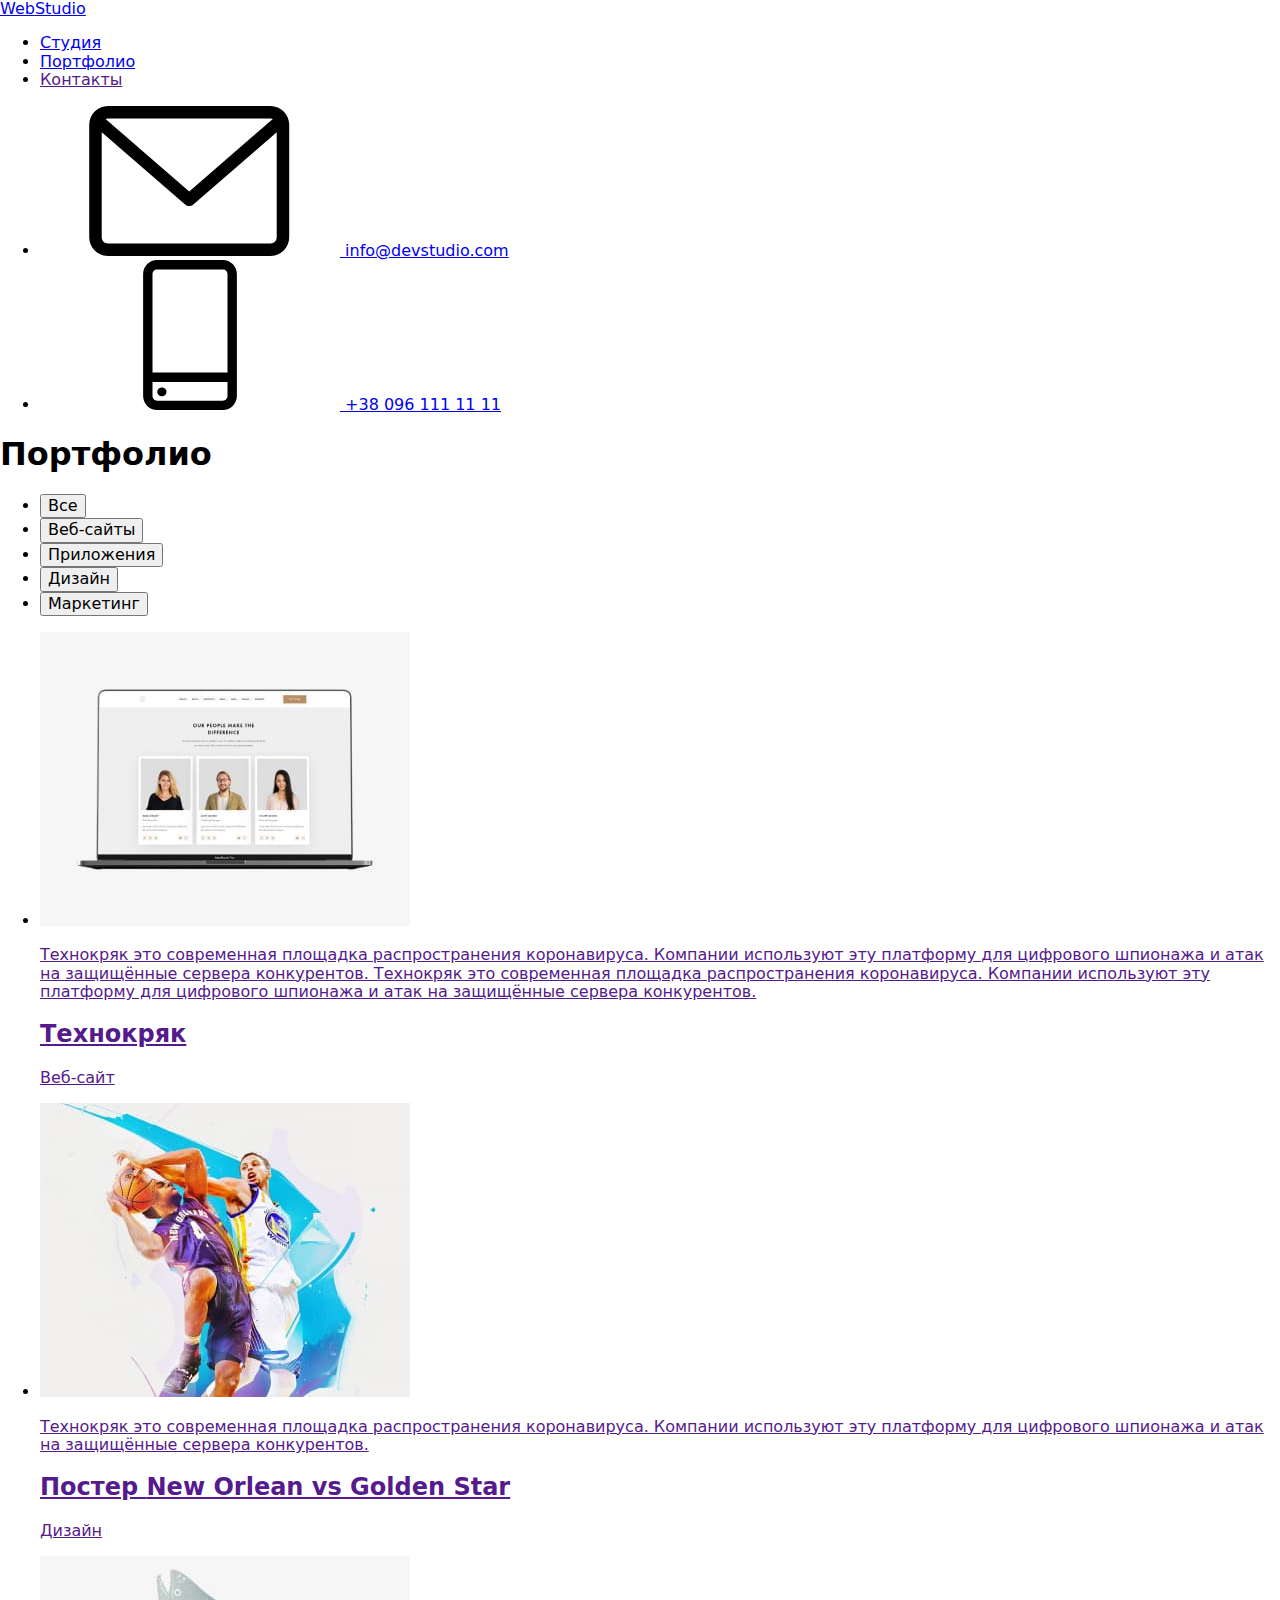
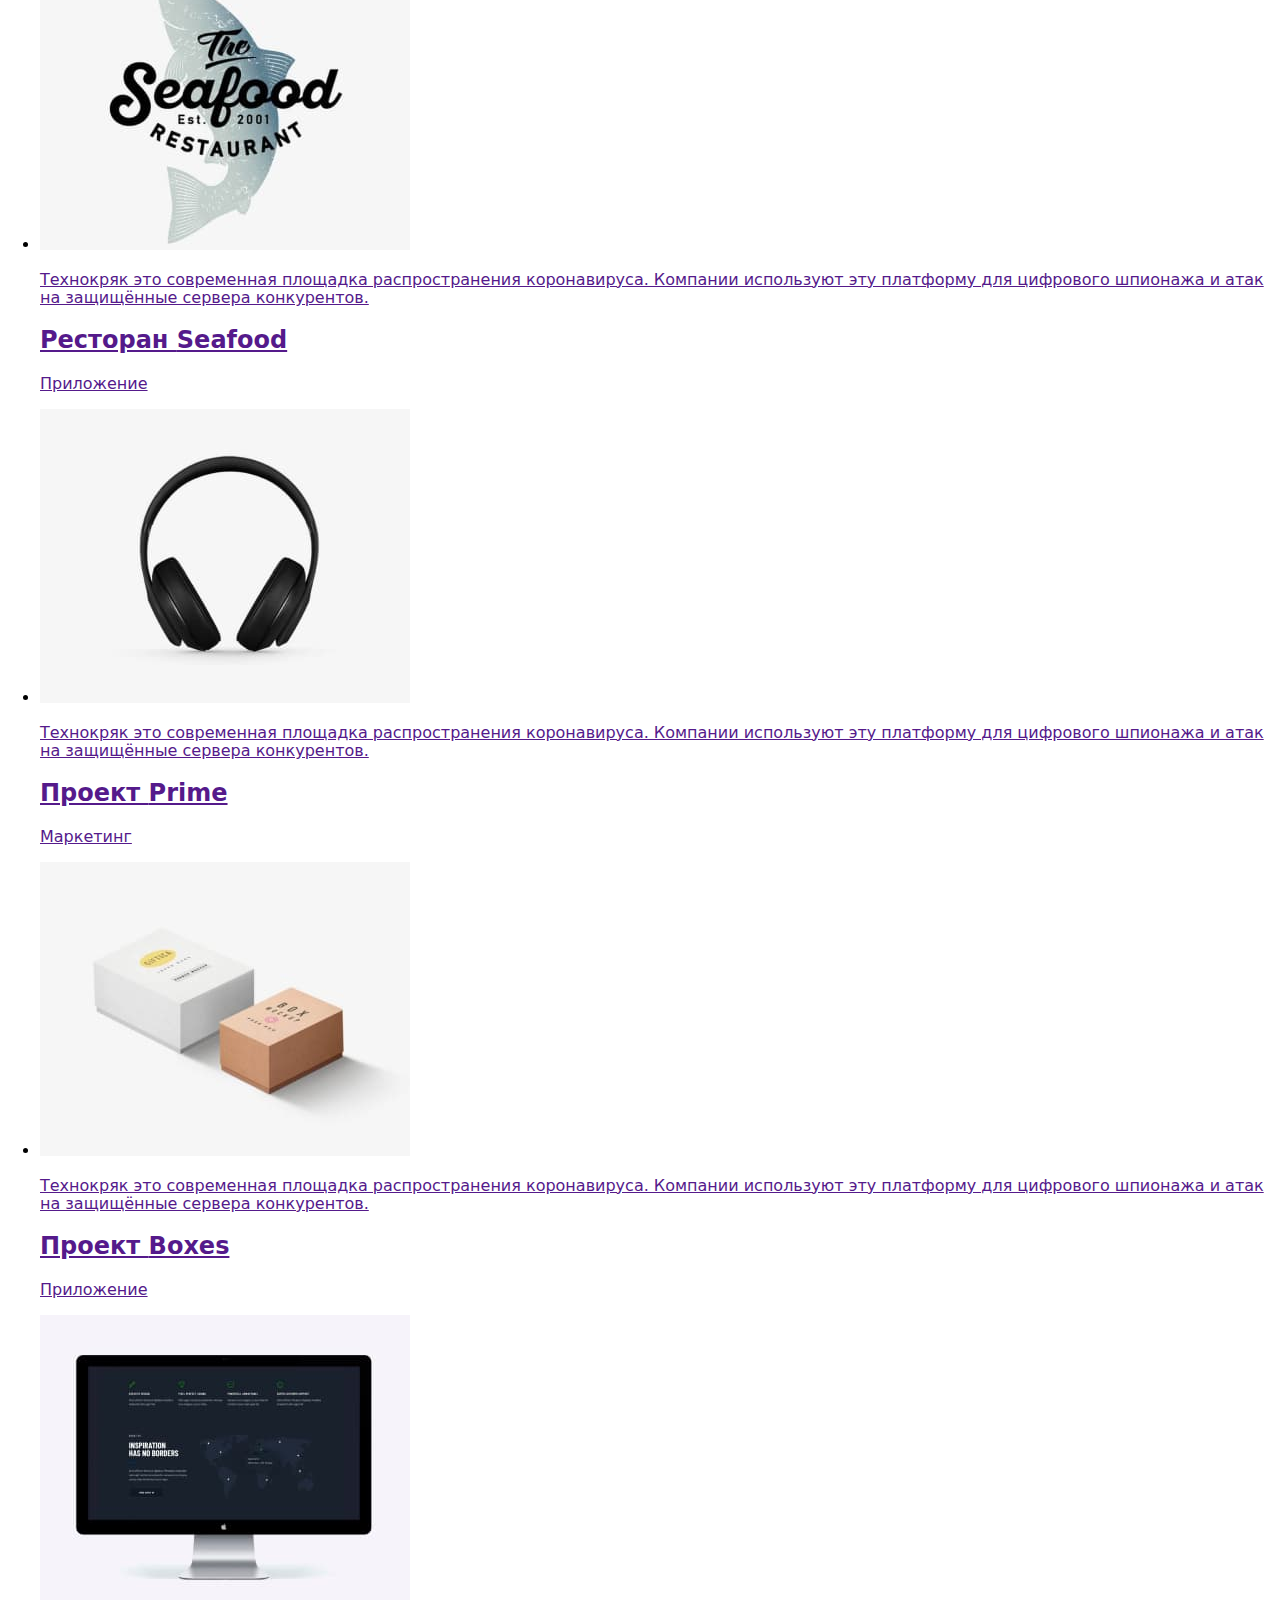
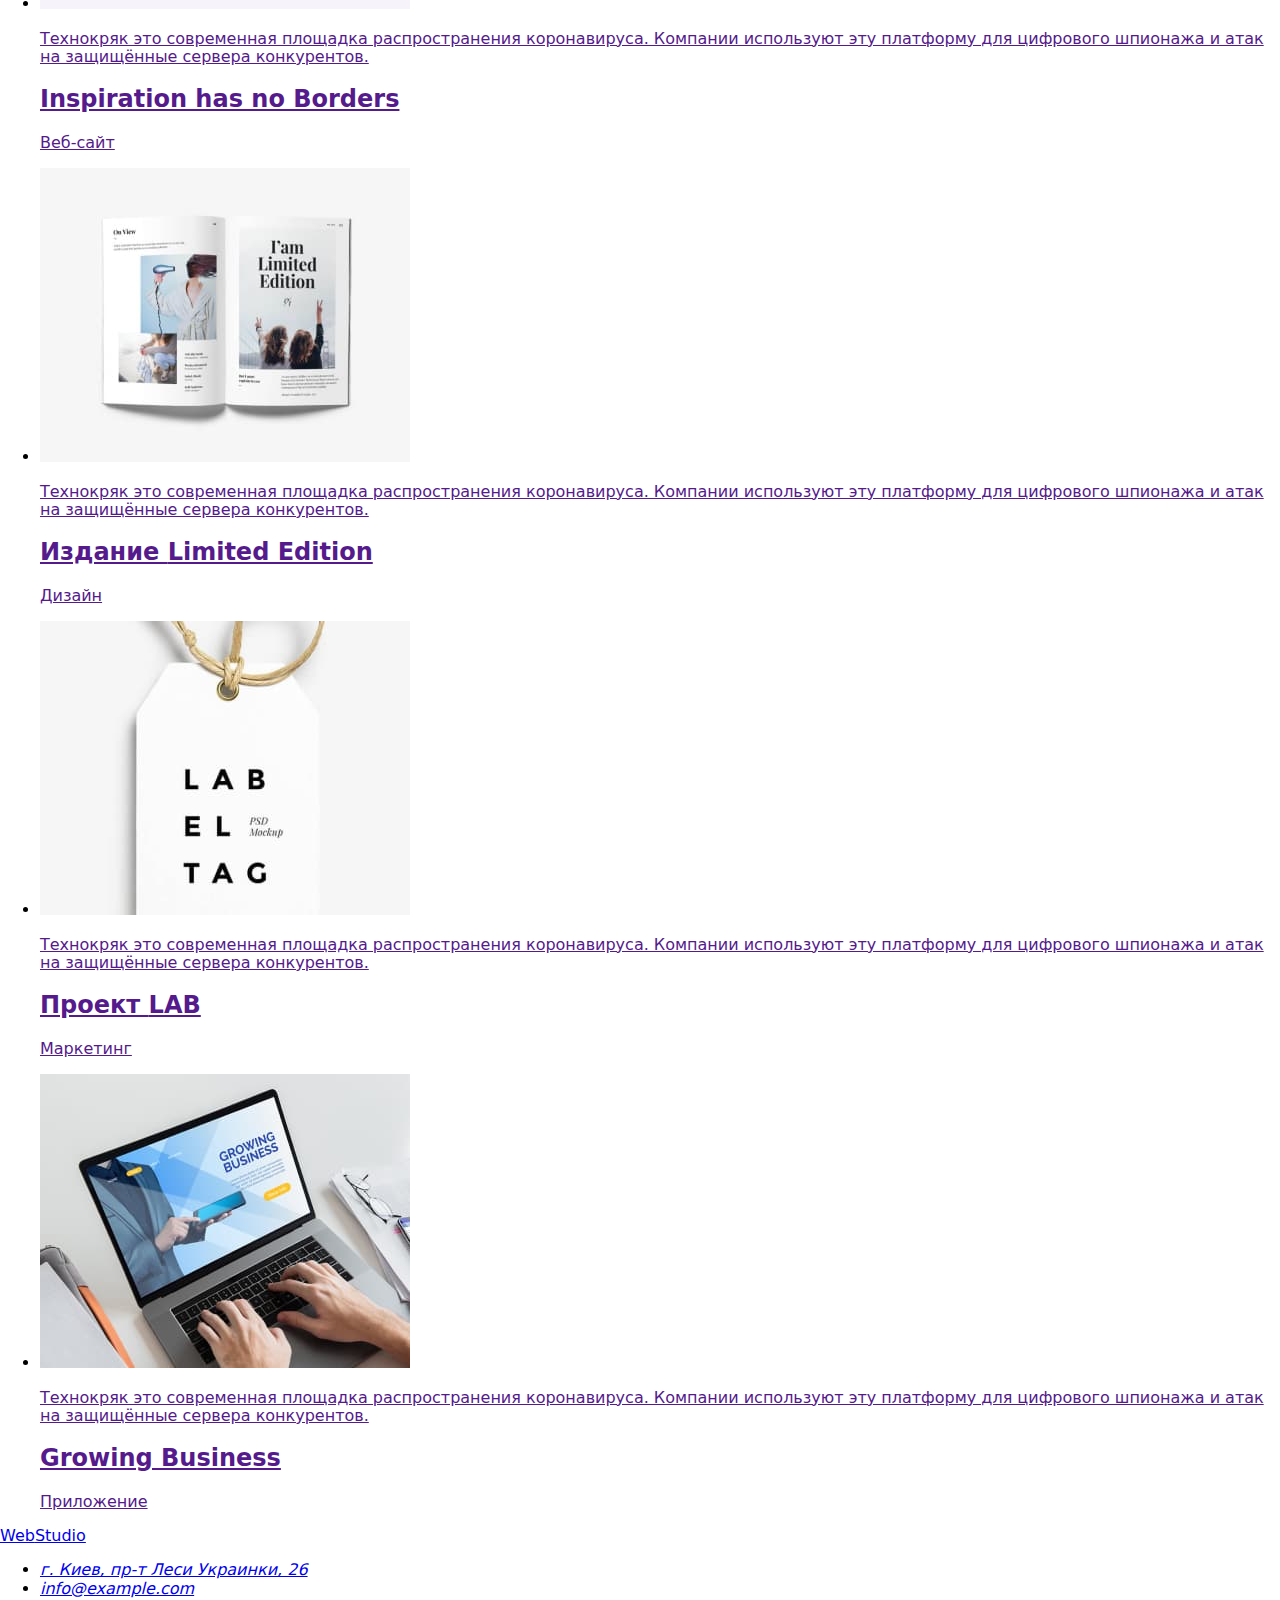
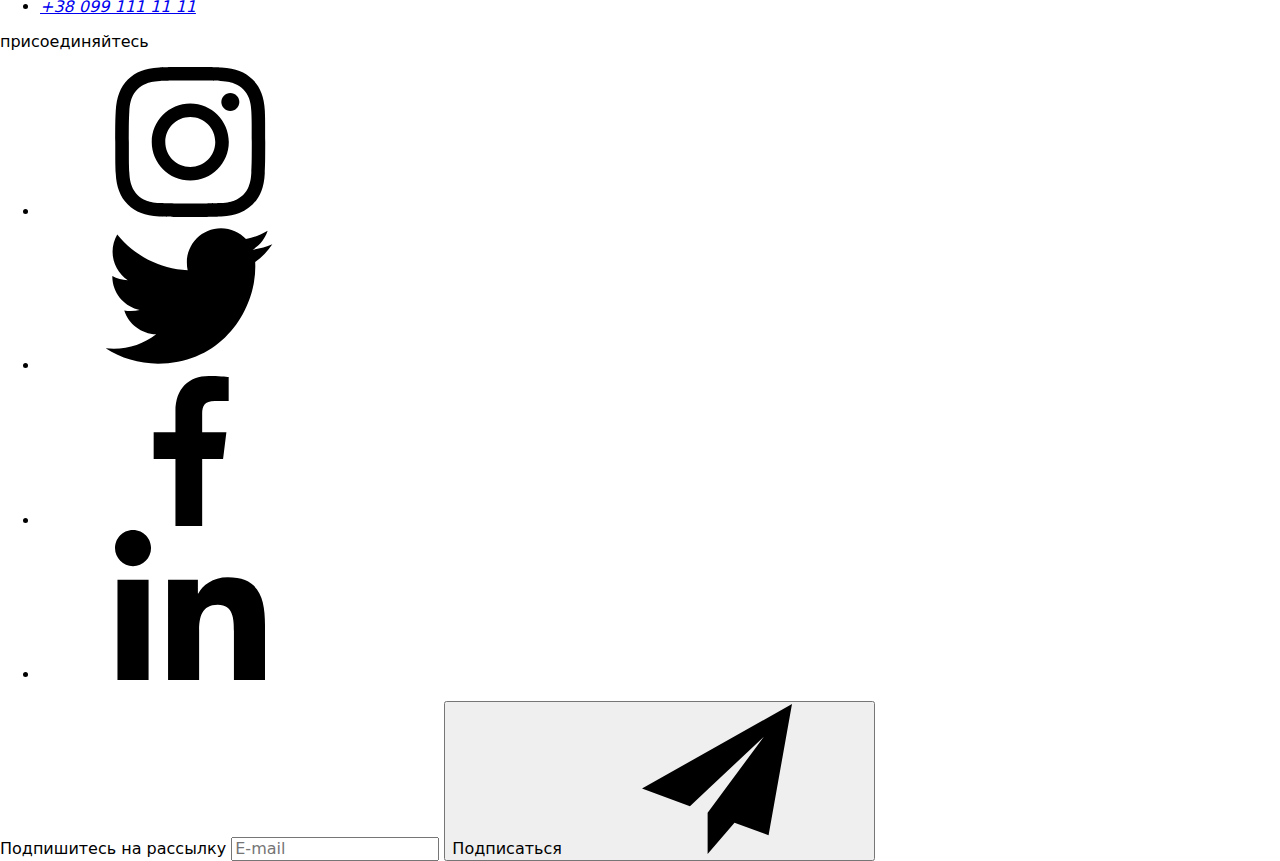
==== portfolio.html @ b1ec602a "start and settings sass" ====
<!DOCTYPE html>
<html lang="ru">
  <head>
    <meta charset="UTF-8" />
    <meta http-equiv="X-UA-Compatible" content="IE=edge" />
    <meta name="viewport" content="width=device-width, initial-scale=1.0" />
    <title>WebStudio</title>
    <link rel="preconnect" href="https://fonts.googleapis.com" />
    <link rel="preconnect" href="https://fonts.gstatic.com" crossorigin />
    <link
      href="https://fonts.googleapis.com/css2?family=Raleway:wght@700&family=Roboto:wght@400;500;700;900&display=swap"
      rel="stylesheet"
    />
    <link
      rel="stylesheet"
      href="https://cdnjs.cloudflare.com/ajax/libs/modern-normalize/1.1.0/modern-normalize.min.css"
    />
    <link rel="stylesheet" href="./css/styles.css" />
  </head>

  <body>
    <header class="header">
      <div class="container header-container">
        <a href="./index.html" class="logo link" lang="en"
          >Web<span class="logo-header" lang="en">Studio</span></a
        >
        <nav class="header-navigation">
          <ul class="header-list list">
            <li class="header-item">
              <a href="./index.html" class="header-link link">Студия</a>
            </li>
            <li class="header-item">
              <a href="./portfolio.html" class="header-link link current"
                >Портфолио</a
              >
            </li>
            <li class="header-item">
              <a href="" class="header-link link">Контакты</a>
            </li>
          </ul>
        </nav>
        <ul class="header-connect list">
          <li class="header-connect-item">
            <a
              href="mailto:info@devstudio.com"
              class="header-connect-link link"
            >
              <svg class="header-envelope">
                <use href="./images/icons.svg#icon-envelope"></use>
              </svg>
              info@devstudio.com</a
            >
          </li>
          <li class="header-connect-item">
            <a href="tel:+380961111111" class="header-connect-link link">
              <svg class="header-smartphone">
                <use href="./images/icons.svg#icon-smartphone"></use>
              </svg>
              +38 096 111 11 11</a
            >
          </li>
        </ul>
      </div>
    </header>

    <main>
      <section class="section">
        <div class="container">
          <h1 class="visually-hidden">Портфолио</h1>
          <ul class="filter-list list">
            <li class="filter-item">
              <button type="button" class="filters-btn active">Все</button>
            </li>
            <li class="filter-item">
              <button type="button" class="filters-btn">Веб-сайты</button>
            </li>
            <li class="filter-item">
              <button type="button" class="filters-btn">Приложения</button>
            </li>
            <li class="filter-item">
              <button type="button" class="filters-btn">Дизайн</button>
            </li>
            <li class="filter-item">
              <button type="button" class="filters-btn">Маркетинг</button>
            </li>
          </ul>
          <ul class="portfolio-list list">
            <li class="portfolio-item">
              <a href="" class="portfolio-link link">
                <div class="portfolio-overlay">
                  <img
                    src="./images/project-9.jpg"
                    alt="Сайт Технокряк"
                    width="370"
                  />
                  <p class="portfolio-overlay-description">
                    Технокряк это современная площадка распространения
                    коронавируса. Компании используют эту платформу для
                    цифрового шпионажа и атак на защищённые сервера конкурентов.
                    Технокряк это современная площадка распространения
                    коронавируса. Компании используют эту платформу для
                    цифрового шпионажа и атак на защищённые сервера конкурентов.
                  </p>
                </div>
                <div class="work-card">
                  <h2 class="portfolio-title">Технокряк</h2>
                  <p class="portfolio-description">Веб-сайт</p>
                </div>
              </a>
            </li>
            <li class="portfolio-item">
              <a href="" class="portfolio-link link">
                <div class="portfolio-overlay">
                  <img
                    src="./images/project-8.jpg"
                    alt="Новый Орлеан против Голден Стар"
                    width="370"
                  />
                  <p class="portfolio-overlay-description">
                    Технокряк это современная площадка распространения
                    коронавируса. Компании используют эту платформу для
                    цифрового шпионажа и атак на защищённые сервера конкурентов.
                  </p>
                </div>
                <div class="work-card">
                  <h2 class="portfolio-title">
                    Постер <span lang="en">New Orlean vs Golden Star</span>
                  </h2>
                  <p class="portfolio-description">Дизайн</p>
                </div>
              </a>
            </li>
            <li class="portfolio-item">
              <a href="" class="portfolio-link link">
                <div class="portfolio-overlay">
                  <img
                    src="./images/project-7.jpg"
                    alt="Ресторан Seafood"
                    width="370"
                  />
                  <p class="portfolio-overlay-description">
                    Технокряк это современная площадка распространения
                    коронавируса. Компании используют эту платформу для
                    цифрового шпионажа и атак на защищённые сервера конкурентов.
                  </p>
                </div>
                <div class="work-card">
                  <h2 class="portfolio-title">
                    Ресторан <span lang="en">Seafood</span>
                  </h2>
                  <p class="portfolio-description">Приложение</p>
                </div>
              </a>
            </li>
            <li class="portfolio-item">
              <a href="" class="portfolio-link link">
                <div class="portfolio-overlay">
                  <img
                    src="./images/project-6.jpg"
                    alt="Основной"
                    width="370"
                  />
                  <p class="portfolio-overlay-description">
                    Технокряк это современная площадка распространения
                    коронавируса. Компании используют эту платформу для
                    цифрового шпионажа и атак на защищённые сервера конкурентов.
                  </p>
                </div>
                <div class="work-card">
                  <h2 class="portfolio-title">
                    Проект <span lang="en">Prime</span>
                  </h2>
                  <p class="portfolio-description">Маркетинг</p>
                </div>
              </a>
            </li>
            <li class="portfolio-item">
              <a href="" class="portfolio-link link">
                <div class="portfolio-overlay">
                  <img src="./images/project-5.jpg" alt="Коробки" width="370" />
                  <p class="portfolio-overlay-description">
                    Технокряк это современная площадка распространения
                    коронавируса. Компании используют эту платформу для
                    цифрового шпионажа и атак на защищённые сервера конкурентов.
                  </p>
                </div>
                <div class="work-card">
                  <h2 class="portfolio-title">
                    Проект <span lang="en">Boxes</span>
                  </h2>
                  <p class="portfolio-description">Приложение</p>
                </div>
              </a>
            </li>
            <li class="portfolio-item">
              <a href="" class="portfolio-link link">
                <div class="portfolio-overlay">
                  <img
                    src="./images/project-4.jpg"
                    alt="У вдохновения нет границ"
                    width="370"
                  />
                  <p class="portfolio-overlay-description">
                    Технокряк это современная площадка распространения
                    коронавируса. Компании используют эту платформу для
                    цифрового шпионажа и атак на защищённые сервера конкурентов.
                  </p>
                </div>
                <div class="work-card">
                  <h2 class="portfolio-title" lang="en">
                    Inspiration has no Borders
                  </h2>
                  <p class="portfolio-description">Веб-сайт</p>
                </div>
              </a>
            </li>
            <li class="portfolio-item">
              <a href="" class="portfolio-link link">
                <div class="portfolio-overlay">
                  <img
                    src="./images/project-3.jpg"
                    alt="Ограниченный выпуск"
                    width="370"
                  />
                  <p class="portfolio-overlay-description">
                    Технокряк это современная площадка распространения
                    коронавируса. Компании используют эту платформу для
                    цифрового шпионажа и атак на защищённые сервера конкурентов.
                  </p>
                </div>
                <div class="work-card">
                  <h2 class="portfolio-title">
                    Издание <span lang="en">Limited Edition</span>
                  </h2>
                  <p class="portfolio-description">Дизайн</p>
                </div>
              </a>
            </li>
            <li class="portfolio-item">
              <a href="" class="portfolio-link link">
                <div class="portfolio-overlay">
                  <img
                    src="./images/project-2.jpg"
                    alt="Этикетка"
                    width="370"
                  />
                  <p class="portfolio-overlay-description">
                    Технокряк это современная площадка распространения
                    коронавируса. Компании используют эту платформу для
                    цифрового шпионажа и атак на защищённые сервера конкурентов.
                  </p>
                </div>
                <div class="work-card">
                  <h2 class="portfolio-title">
                    Проект <span lang="en">LAB</span>
                  </h2>
                  <p class="portfolio-description">Маркетинг</p>
                </div>
              </a>
            </li>
            <li class="portfolio-item">
              <a href="" class="portfolio-link link">
                <div class="portfolio-overlay">
                  <img
                    src="./images/project-1.jpg"
                    alt="Растущий Бизнес"
                    width="370"
                  />
                  <p class="portfolio-overlay-description">
                    Технокряк это современная площадка распространения
                    коронавируса. Компании используют эту платформу для
                    цифрового шпионажа и атак на защищённые сервера конкурентов.
                  </p>
                </div>
                <div class="work-card">
                  <h2 class="portfolio-title" lang="en">Growing Business</h2>
                  <p class="portfolio-description">Приложение</p>
                </div>
              </a>
            </li>
          </ul>
        </div>
      </section>
    </main>

    <footer class="footer">
      <div class="container">
        <div class="footer-nav">
          <a href="./index.html" class="logo link" lang="en"
            >Web<span class="logo-footer" lang="en">Studio</span></a
          >
          <address class="footer-contact">
            <ul class="address-list list">
              <li class="address-item">
                <a
                  href="https://goo.gl/maps/1GZU7aaaTQPB9hGB9"
                  class="maps-link link"
                  target="_blank"
                  rel="noreferrer noopener"
                  >г. Киев, пр-т Леси Украинки, 26</a
                >
              </li>
              <li class="address-item">
                <a href="mailto:info@example.com" class="address-link link"
                  >info@example.com</a
                >
              </li>
              <li class="address-item">
                <a href="tel:+380991111111" class="address-link link"
                  >+38 099 111 11 11</a
                >
              </li>
            </ul>
          </address>
        </div>
        <div class="footer-social">
          <p class="footer-social-title">присоединяйтесь</p>
          <ul class="footer-social-list list">
            <li class="footer-social-item">
              <a href="" class="footer-social-link link">
                <svg class="footer-social-icon">
                  <use href="./images/icons.svg#icon-instagram"></use>
                </svg>
              </a>
            </li>
            <li class="footer-social-item">
              <a href="" class="footer-social-link link">
                <svg class="footer-social-icon">
                  <use href="./images/icons.svg#icon-twitter"></use>
                </svg>
              </a>
            </li>
            <li class="footer-social-item">
              <a href="" class="footer-social-link link">
                <svg class="footer-social-icon">
                  <use href="./images/icons.svg#icon-facebook"></use>
                </svg>
              </a>
            </li>
            <li class="footer-social-item">
              <a href="" class="footer-social-link link">
                <svg class="footer-social-icon">
                  <use href="./images/icons.svg#icon-linkedin"></use>
                </svg>
              </a>
            </li>
          </ul>
        </div>
        <form class="footer-subscribe">
          <label>
            <span class="footer-subscribe-title">Подпишитесь на рассылку</span>
            <input
              type="email"
              name="email"
              class="footer-subscribe-input"
              placeholder="E-mail"
            />
          </label>
          <button type="submit" class="footer-subscribe-btn">
            Подписаться
            <svg class="subscribe-btn-icon">
              <use href="./images/icons.svg#icon-send"></use>
            </svg>
          </button>
        </form>
      </div>
    </footer>
  </body>
</html>
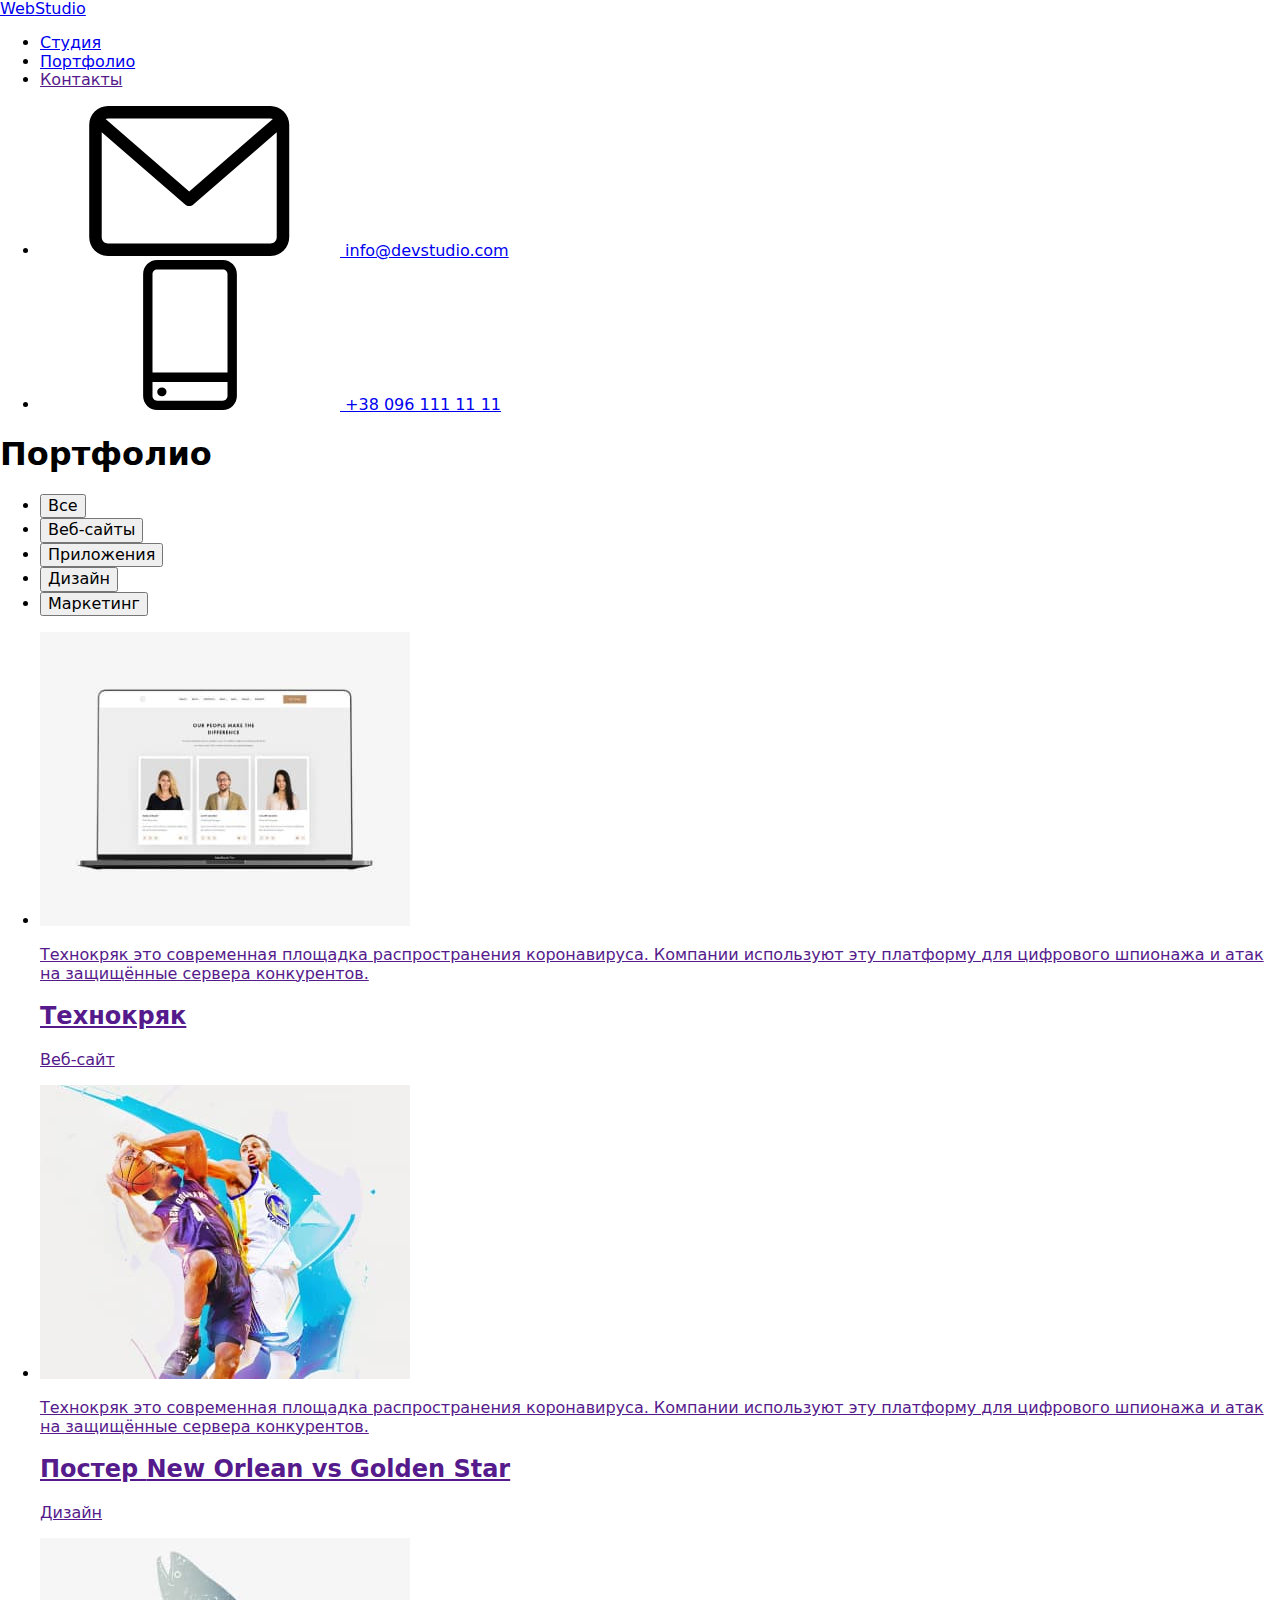
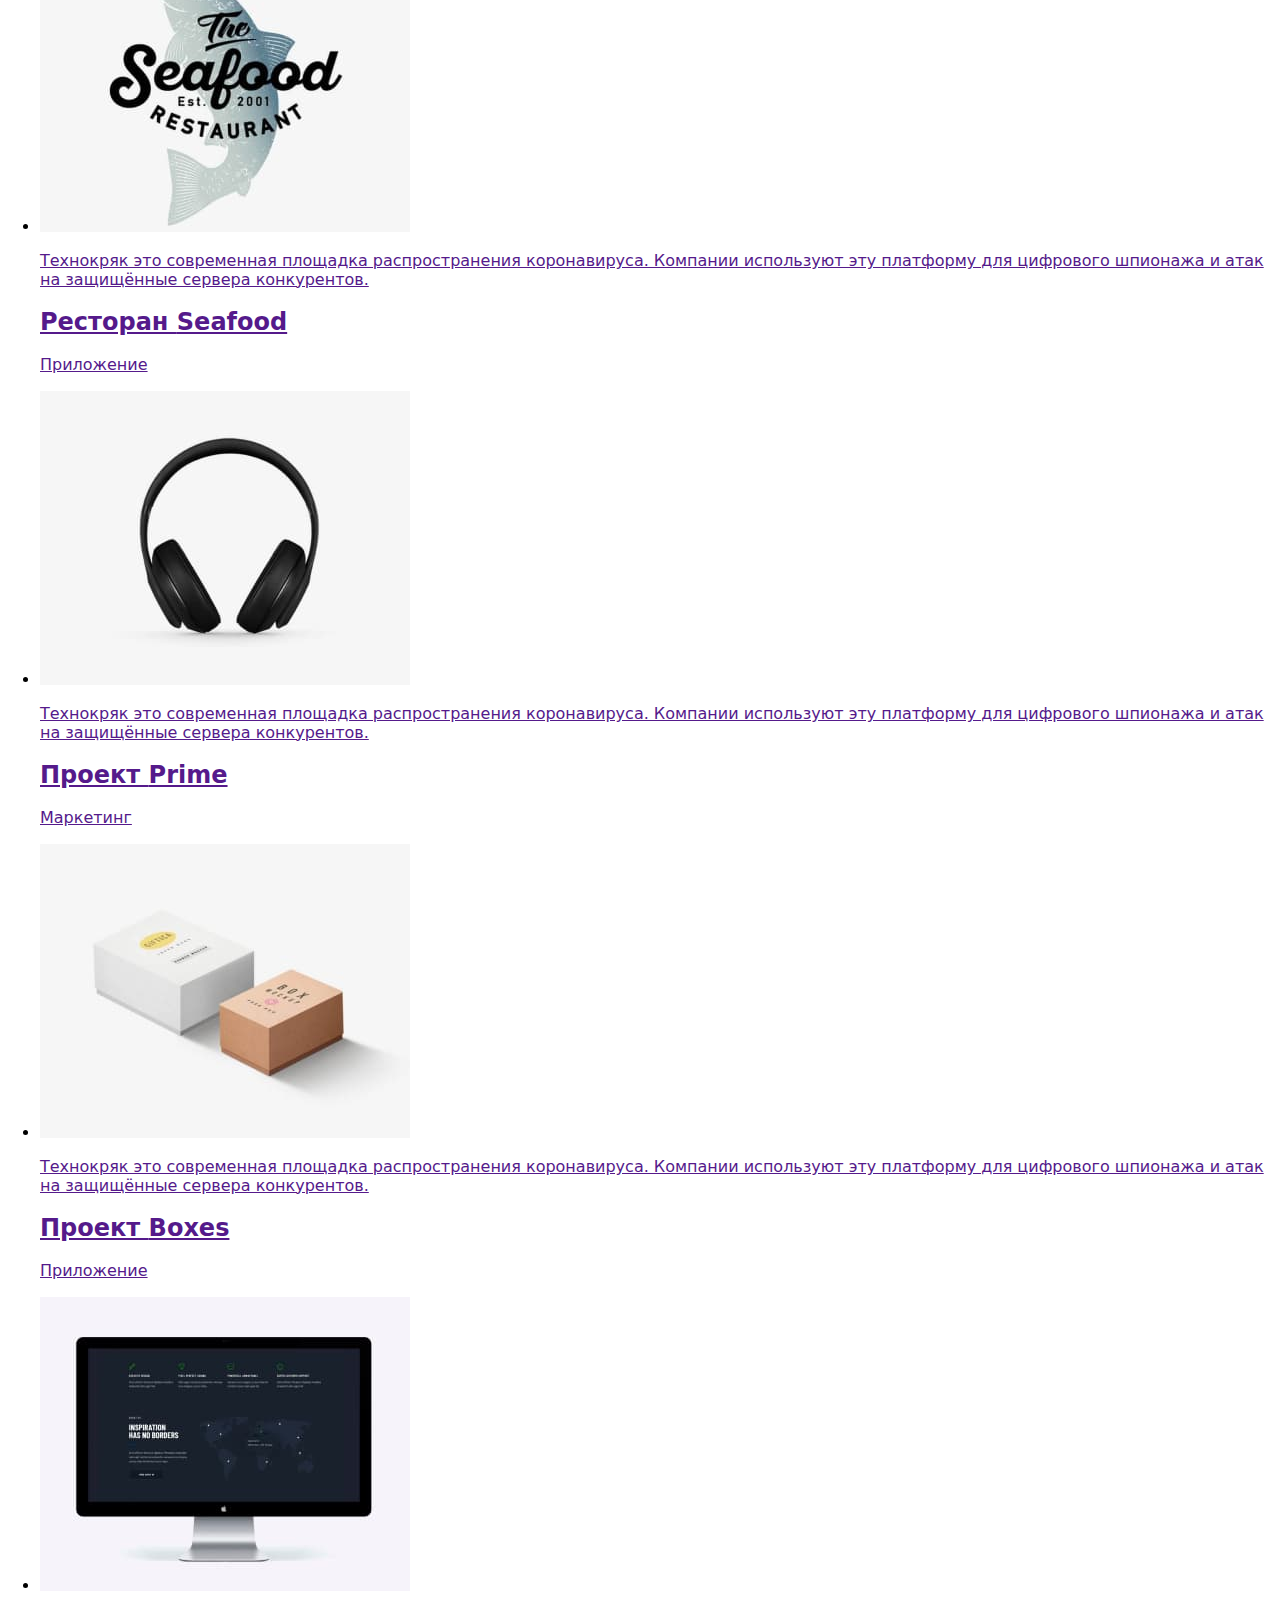
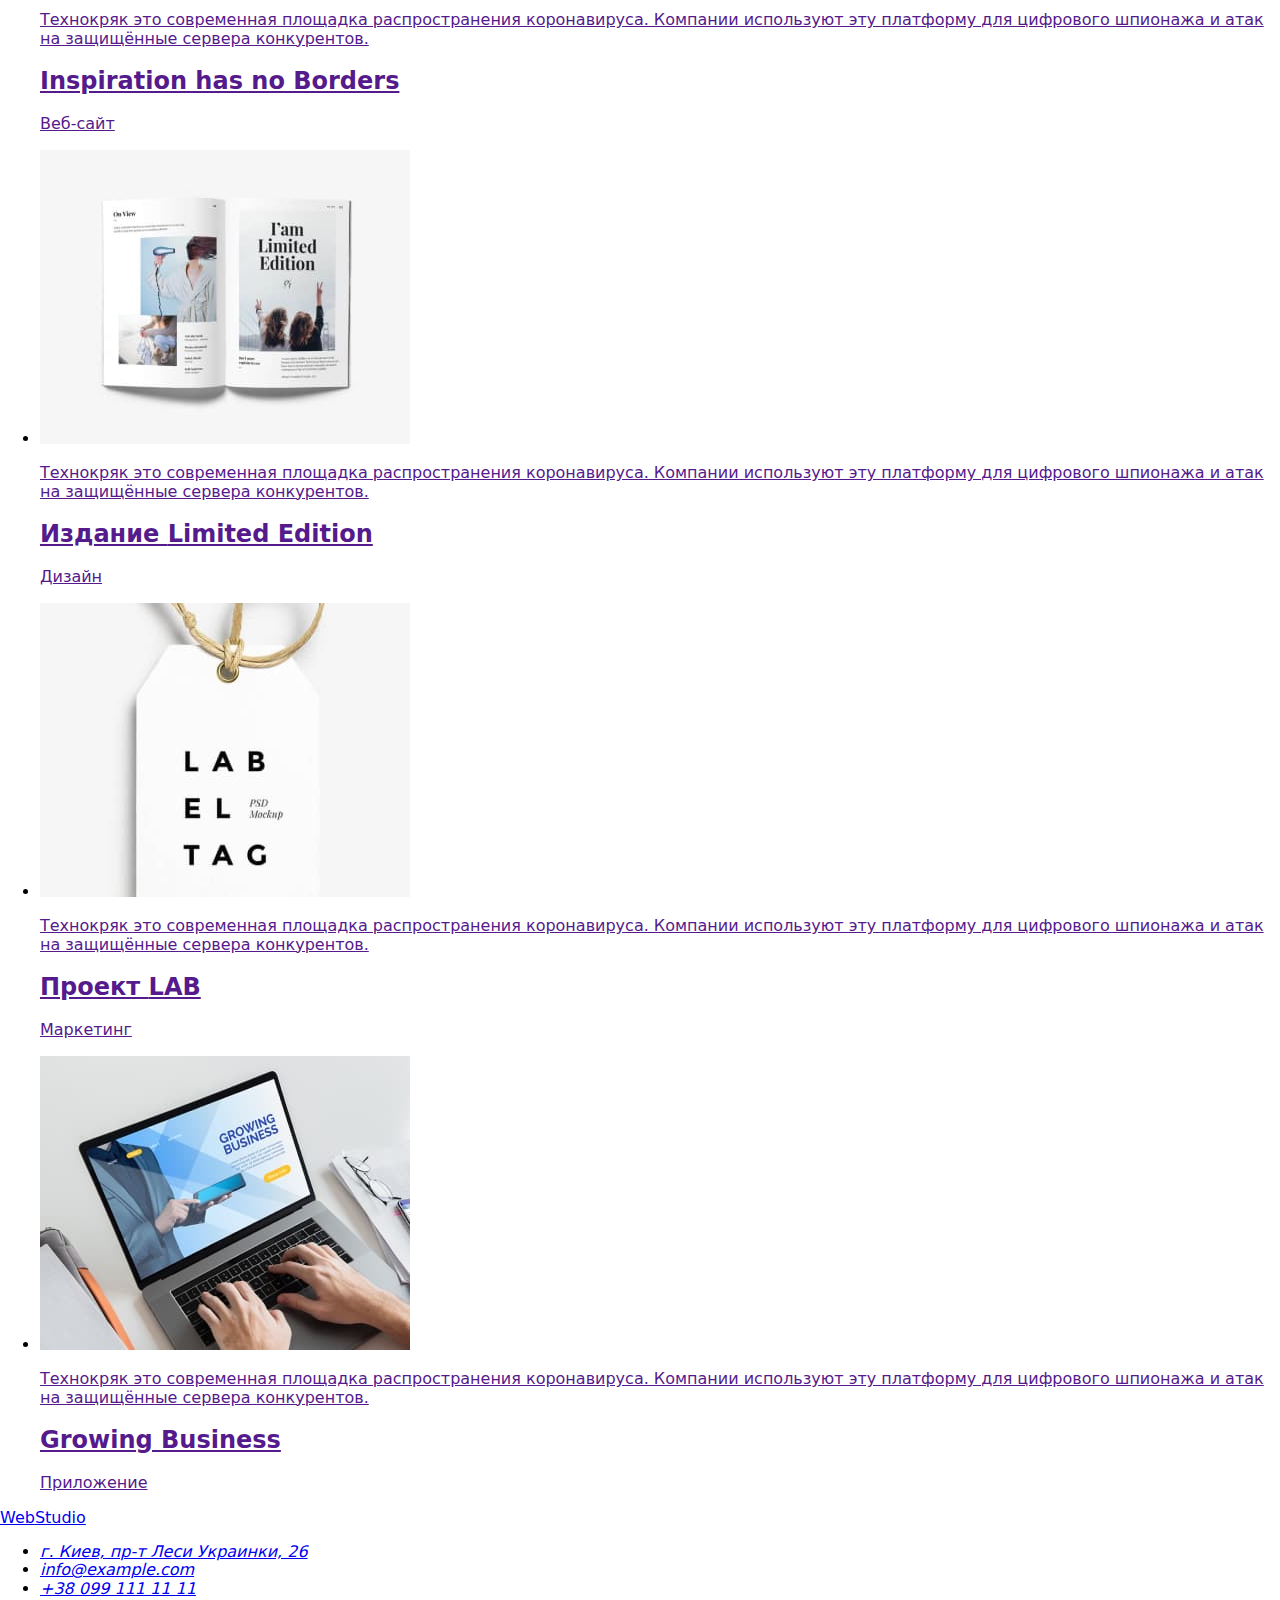
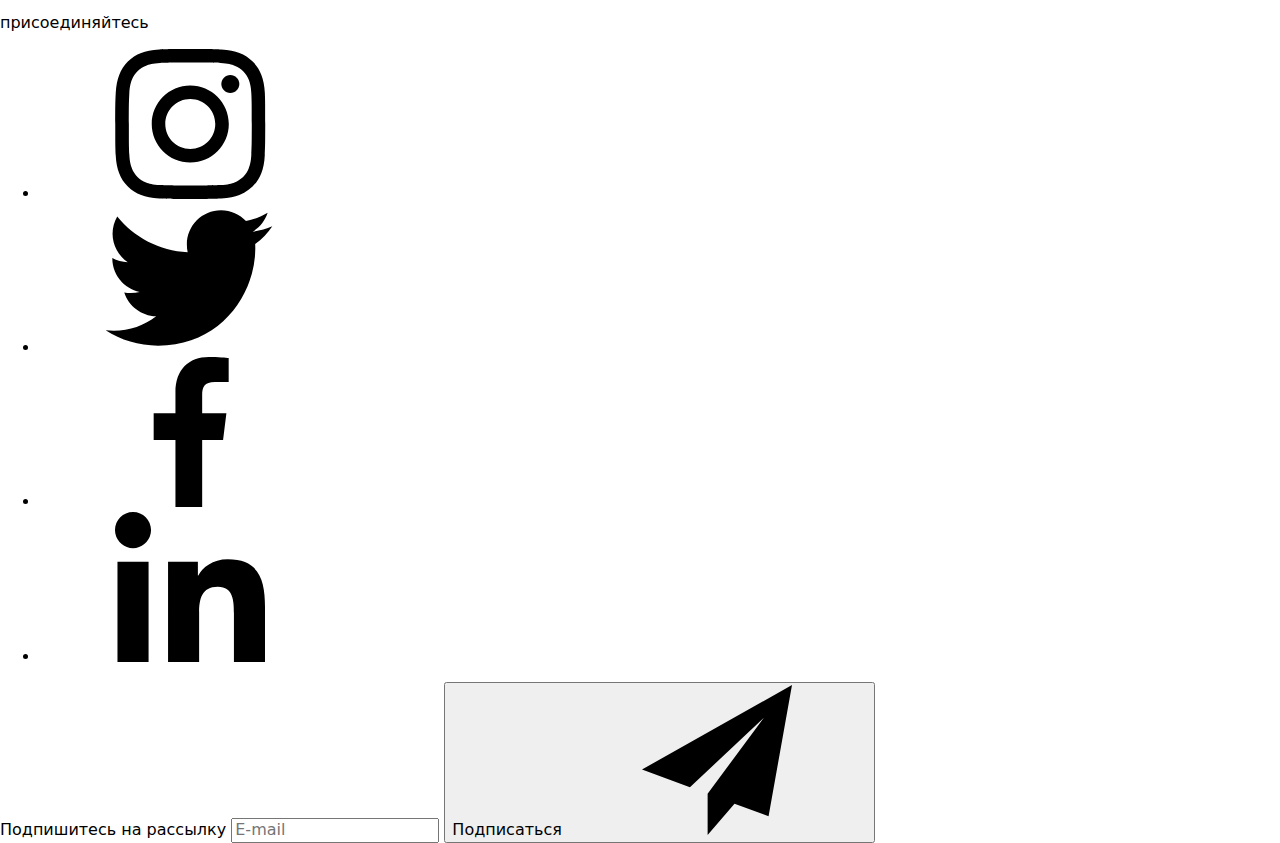
==== commit b0a12e67: "refactoring html and css" ====
--- a/portfolio.html
+++ b/portfolio.html
@@ -15,45 +15,56 @@
       rel="stylesheet"
       href="https://cdnjs.cloudflare.com/ajax/libs/modern-normalize/1.1.0/modern-normalize.min.css"
     />
-    <link rel="stylesheet" href="./css/styles.css" />
+    <link rel="stylesheet" href="./css/main.min.css" />
+    <!-- <link rel="stylesheet" href="./styles.css" /> -->
   </head>
 
   <body>
     <header class="header">
       <div class="container header-container">
-        <a href="./index.html" class="logo link" lang="en"
-          >Web<span class="logo-header" lang="en">Studio</span></a
-        >
+        <div class="header-logo">
+          <a href="./index.html" class="logo-link link" lang="en"
+            >Web<span class="header-logo__text--color" lang="en">Studio</span>
+          </a>
+        </div>
         <nav class="header-navigation">
-          <ul class="header-list list">
-            <li class="header-item">
-              <a href="./index.html" class="header-link link">Студия</a>
-            </li>
-            <li class="header-item">
-              <a href="./portfolio.html" class="header-link link current"
+          <ul class="header-navigation__list list">
+            <li class="header-navigation__item">
+              <a href="./index.html" class="header-navigation__link link"
+                >Студия</a
+              >
+            </li>
+            <li class="header-navigation__item">
+              <a
+                href="./portfolio.html"
+                class="
+                  header-navigation__link
+                  link
+                  header-navigation__link--current
+                "
                 >Портфолио</a
               >
             </li>
-            <li class="header-item">
-              <a href="" class="header-link link">Контакты</a>
+            <li class="header-navigation__item">
+              <a href="" class="header-navigation__link link">Контакты</a>
             </li>
           </ul>
         </nav>
         <ul class="header-connect list">
-          <li class="header-connect-item">
+          <li class="header-connect__item">
             <a
               href="mailto:info@devstudio.com"
-              class="header-connect-link link"
+              class="header-connect__link link"
             >
-              <svg class="header-envelope">
+              <svg class="header-connect__envelope">
                 <use href="./images/icons.svg#icon-envelope"></use>
               </svg>
               info@devstudio.com</a
             >
           </li>
-          <li class="header-connect-item">
-            <a href="tel:+380961111111" class="header-connect-link link">
-              <svg class="header-smartphone">
+          <li class="header-connect__item">
+            <a href="tel:+380961111111" class="header-connect__link link">
+              <svg class="header-connect__smartphone">
                 <use href="./images/icons.svg#icon-smartphone"></use>
               </svg>
               +38 096 111 11 11</a
@@ -64,217 +75,214 @@
     </header>
 
     <main>
-      <section class="section">
+      <section class="portfolio section">
         <div class="container">
-          <h1 class="visually-hidden">Портфолио</h1>
+          <h1 class="portfolio__title visually-hidden">Портфолио</h1>
           <ul class="filter-list list">
-            <li class="filter-item">
-              <button type="button" class="filters-btn active">Все</button>
-            </li>
-            <li class="filter-item">
-              <button type="button" class="filters-btn">Веб-сайты</button>
-            </li>
-            <li class="filter-item">
-              <button type="button" class="filters-btn">Приложения</button>
-            </li>
-            <li class="filter-item">
-              <button type="button" class="filters-btn">Дизайн</button>
-            </li>
-            <li class="filter-item">
-              <button type="button" class="filters-btn">Маркетинг</button>
+            <li class="filter-list__item">
+              <button type="button" class="filter-list__btn active">Все</button>
+            </li>
+            <li class="filter-list__item">
+              <button type="button" class="filter-list__btn">Веб-сайты</button>
+            </li>
+            <li class="filter-list__item">
+              <button type="button" class="filter-list__btn">Приложения</button>
+            </li>
+            <li class="filter-list__item">
+              <button type="button" class="filter-list__btn">Дизайн</button>
+            </li>
+            <li class="filter-list__item">
+              <button type="button" class="filter-list__btn">Маркетинг</button>
             </li>
           </ul>
-          <ul class="portfolio-list list">
-            <li class="portfolio-item">
-              <a href="" class="portfolio-link link">
-                <div class="portfolio-overlay">
+          <ul class="portfolio__list list">
+            <li class="portfolio__item">
+              <a href="" class="portfolio__link link">
+                <div class="portfolio__overlay">
                   <img
                     src="./images/project-9.jpg"
                     alt="Сайт Технокряк"
                     width="370"
                   />
-                  <p class="portfolio-overlay-description">
-                    Технокряк это современная площадка распространения
-                    коронавируса. Компании используют эту платформу для
-                    цифрового шпионажа и атак на защищённые сервера конкурентов.
-                    Технокряк это современная площадка распространения
-                    коронавируса. Компании используют эту платформу для
-                    цифрового шпионажа и атак на защищённые сервера конкурентов.
-                  </p>
-                </div>
-                <div class="work-card">
-                  <h2 class="portfolio-title">Технокряк</h2>
-                  <p class="portfolio-description">Веб-сайт</p>
-                </div>
-              </a>
-            </li>
-            <li class="portfolio-item">
-              <a href="" class="portfolio-link link">
-                <div class="portfolio-overlay">
+                  <p class="portfolio__overlay--description">
+                    Технокряк это современная площадка распространения
+                    коронавируса. Компании используют эту платформу для
+                    цифрового шпионажа и атак на защищённые сервера конкурентов.
+                  </p>
+                </div>
+                <div class="portfolio__work">
+                  <h2 class="portfolio__lable">Технокряк</h2>
+                  <p class="portfolio__description">Веб-сайт</p>
+                </div>
+              </a>
+            </li>
+            <li class="portfolio__item">
+              <a href="" class="portfolio__link link">
+                <div class="portfolio__overlay">
                   <img
                     src="./images/project-8.jpg"
                     alt="Новый Орлеан против Голден Стар"
                     width="370"
                   />
-                  <p class="portfolio-overlay-description">
-                    Технокряк это современная площадка распространения
-                    коронавируса. Компании используют эту платформу для
-                    цифрового шпионажа и атак на защищённые сервера конкурентов.
-                  </p>
-                </div>
-                <div class="work-card">
-                  <h2 class="portfolio-title">
+                  <p class="portfolio__overlay--description">
+                    Технокряк это современная площадка распространения
+                    коронавируса. Компании используют эту платформу для
+                    цифрового шпионажа и атак на защищённые сервера конкурентов.
+                  </p>
+                </div>
+                <div class="portfolio__work">
+                  <h2 class="portfolio__lable">
                     Постер <span lang="en">New Orlean vs Golden Star</span>
                   </h2>
-                  <p class="portfolio-description">Дизайн</p>
-                </div>
-              </a>
-            </li>
-            <li class="portfolio-item">
-              <a href="" class="portfolio-link link">
-                <div class="portfolio-overlay">
+                  <p class="portfolio__description">Дизайн</p>
+                </div>
+              </a>
+            </li>
+            <li class="portfolio__item">
+              <a href="" class="portfolio__link link">
+                <div class="portfolio__overlay">
                   <img
                     src="./images/project-7.jpg"
                     alt="Ресторан Seafood"
                     width="370"
                   />
-                  <p class="portfolio-overlay-description">
-                    Технокряк это современная площадка распространения
-                    коронавируса. Компании используют эту платформу для
-                    цифрового шпионажа и атак на защищённые сервера конкурентов.
-                  </p>
-                </div>
-                <div class="work-card">
-                  <h2 class="portfolio-title">
+                  <p class="portfolio__overlay--description">
+                    Технокряк это современная площадка распространения
+                    коронавируса. Компании используют эту платформу для
+                    цифрового шпионажа и атак на защищённые сервера конкурентов.
+                  </p>
+                </div>
+                <div class="portfolio__work">
+                  <h2 class="portfolio__lable">
                     Ресторан <span lang="en">Seafood</span>
                   </h2>
-                  <p class="portfolio-description">Приложение</p>
-                </div>
-              </a>
-            </li>
-            <li class="portfolio-item">
-              <a href="" class="portfolio-link link">
-                <div class="portfolio-overlay">
+                  <p class="portfolio__description">Приложение</p>
+                </div>
+              </a>
+            </li>
+            <li class="portfolio__item">
+              <a href="" class="portfolio__link link">
+                <div class="portfolio__overlay">
                   <img
                     src="./images/project-6.jpg"
                     alt="Основной"
                     width="370"
                   />
-                  <p class="portfolio-overlay-description">
-                    Технокряк это современная площадка распространения
-                    коронавируса. Компании используют эту платформу для
-                    цифрового шпионажа и атак на защищённые сервера конкурентов.
-                  </p>
-                </div>
-                <div class="work-card">
-                  <h2 class="portfolio-title">
+                  <p class="portfolio__overlay--description">
+                    Технокряк это современная площадка распространения
+                    коронавируса. Компании используют эту платформу для
+                    цифрового шпионажа и атак на защищённые сервера конкурентов.
+                  </p>
+                </div>
+                <div class="portfolio__work">
+                  <h2 class="portfolio__lable">
                     Проект <span lang="en">Prime</span>
                   </h2>
-                  <p class="portfolio-description">Маркетинг</p>
-                </div>
-              </a>
-            </li>
-            <li class="portfolio-item">
-              <a href="" class="portfolio-link link">
-                <div class="portfolio-overlay">
+                  <p class="portfolio__description">Маркетинг</p>
+                </div>
+              </a>
+            </li>
+            <li class="portfolio__item">
+              <a href="" class="portfolio__link link">
+                <div class="portfolio__overlay">
                   <img src="./images/project-5.jpg" alt="Коробки" width="370" />
-                  <p class="portfolio-overlay-description">
-                    Технокряк это современная площадка распространения
-                    коронавируса. Компании используют эту платформу для
-                    цифрового шпионажа и атак на защищённые сервера конкурентов.
-                  </p>
-                </div>
-                <div class="work-card">
-                  <h2 class="portfolio-title">
+                  <p class="portfolio__overlay--description">
+                    Технокряк это современная площадка распространения
+                    коронавируса. Компании используют эту платформу для
+                    цифрового шпионажа и атак на защищённые сервера конкурентов.
+                  </p>
+                </div>
+                <div class="portfolio__work">
+                  <h2 class="portfolio__lable">
                     Проект <span lang="en">Boxes</span>
                   </h2>
-                  <p class="portfolio-description">Приложение</p>
-                </div>
-              </a>
-            </li>
-            <li class="portfolio-item">
-              <a href="" class="portfolio-link link">
-                <div class="portfolio-overlay">
+                  <p class="portfolio__description">Приложение</p>
+                </div>
+              </a>
+            </li>
+            <li class="portfolio__item">
+              <a href="" class="portfolio__link link">
+                <div class="portfolio__overlay">
                   <img
                     src="./images/project-4.jpg"
                     alt="У вдохновения нет границ"
                     width="370"
                   />
-                  <p class="portfolio-overlay-description">
-                    Технокряк это современная площадка распространения
-                    коронавируса. Компании используют эту платформу для
-                    цифрового шпионажа и атак на защищённые сервера конкурентов.
-                  </p>
-                </div>
-                <div class="work-card">
-                  <h2 class="portfolio-title" lang="en">
+                  <p class="portfolio__overlay--description">
+                    Технокряк это современная площадка распространения
+                    коронавируса. Компании используют эту платформу для
+                    цифрового шпионажа и атак на защищённые сервера конкурентов.
+                  </p>
+                </div>
+                <div class="portfolio__work">
+                  <h2 class="portfolio__lable" lang="en">
                     Inspiration has no Borders
                   </h2>
-                  <p class="portfolio-description">Веб-сайт</p>
-                </div>
-              </a>
-            </li>
-            <li class="portfolio-item">
-              <a href="" class="portfolio-link link">
-                <div class="portfolio-overlay">
+                  <p class="portfolio__description">Веб-сайт</p>
+                </div>
+              </a>
+            </li>
+            <li class="portfolio__item">
+              <a href="" class="portfolio__link link">
+                <div class="portfolio__overlay">
                   <img
                     src="./images/project-3.jpg"
                     alt="Ограниченный выпуск"
                     width="370"
                   />
-                  <p class="portfolio-overlay-description">
-                    Технокряк это современная площадка распространения
-                    коронавируса. Компании используют эту платформу для
-                    цифрового шпионажа и атак на защищённые сервера конкурентов.
-                  </p>
-                </div>
-                <div class="work-card">
-                  <h2 class="portfolio-title">
+                  <p class="portfolio__overlay--description">
+                    Технокряк это современная площадка распространения
+                    коронавируса. Компании используют эту платформу для
+                    цифрового шпионажа и атак на защищённые сервера конкурентов.
+                  </p>
+                </div>
+                <div class="portfolio__work">
+                  <h2 class="portfolio__lable">
                     Издание <span lang="en">Limited Edition</span>
                   </h2>
-                  <p class="portfolio-description">Дизайн</p>
-                </div>
-              </a>
-            </li>
-            <li class="portfolio-item">
-              <a href="" class="portfolio-link link">
-                <div class="portfolio-overlay">
+                  <p class="portfolio__description">Дизайн</p>
+                </div>
+              </a>
+            </li>
+            <li class="portfolio__item">
+              <a href="" class="portfolio__link link">
+                <div class="portfolio__overlay">
                   <img
                     src="./images/project-2.jpg"
                     alt="Этикетка"
                     width="370"
                   />
-                  <p class="portfolio-overlay-description">
-                    Технокряк это современная площадка распространения
-                    коронавируса. Компании используют эту платформу для
-                    цифрового шпионажа и атак на защищённые сервера конкурентов.
-                  </p>
-                </div>
-                <div class="work-card">
-                  <h2 class="portfolio-title">
+                  <p class="portfolio__overlay--description">
+                    Технокряк это современная площадка распространения
+                    коронавируса. Компании используют эту платформу для
+                    цифрового шпионажа и атак на защищённые сервера конкурентов.
+                  </p>
+                </div>
+                <div class="portfolio__work">
+                  <h2 class="portfolio__lable">
                     Проект <span lang="en">LAB</span>
                   </h2>
-                  <p class="portfolio-description">Маркетинг</p>
-                </div>
-              </a>
-            </li>
-            <li class="portfolio-item">
-              <a href="" class="portfolio-link link">
-                <div class="portfolio-overlay">
+                  <p class="portfolio__description">Маркетинг</p>
+                </div>
+              </a>
+            </li>
+            <li class="portfolio__item">
+              <a href="" class="portfolio__link link">
+                <div class="portfolio__overlay">
                   <img
                     src="./images/project-1.jpg"
                     alt="Растущий Бизнес"
                     width="370"
                   />
-                  <p class="portfolio-overlay-description">
-                    Технокряк это современная площадка распространения
-                    коронавируса. Компании используют эту платформу для
-                    цифрового шпионажа и атак на защищённые сервера конкурентов.
-                  </p>
-                </div>
-                <div class="work-card">
-                  <h2 class="portfolio-title" lang="en">Growing Business</h2>
-                  <p class="portfolio-description">Приложение</p>
+                  <p class="portfolio__overlay--description">
+                    Технокряк это современная площадка распространения
+                    коронавируса. Компании используют эту платформу для
+                    цифрового шпионажа и атак на защищённые сервера конкурентов.
+                  </p>
+                </div>
+                <div class="portfolio__work">
+                  <h2 class="portfolio__lable" lang="en">Growing Business</h2>
+                  <p class="portfolio__description">Приложение</p>
                 </div>
               </a>
             </li>
@@ -284,29 +292,35 @@
     </main>
 
     <footer class="footer">
-      <div class="container">
-        <div class="footer-nav">
-          <a href="./index.html" class="logo link" lang="en"
-            >Web<span class="logo-footer" lang="en">Studio</span></a
-          >
-          <address class="footer-contact">
-            <ul class="address-list list">
-              <li class="address-item">
+      <div class="footer__wrapper container">
+        <div class="footer__left">
+          <div class="footer-logo">
+            <a href="./index.html" class="logo-link link" lang="en"
+              >Web<span class="footer-logo__text--color" lang="en"
+                >Studio</span
+              ></a
+            >
+          </div>
+          <address class="footer-address">
+            <ul class="footer-address__list list">
+              <li class="footer-address__item">
                 <a
                   href="https://goo.gl/maps/1GZU7aaaTQPB9hGB9"
-                  class="maps-link link"
+                  class="footer-address__link--maps link"
                   target="_blank"
                   rel="noreferrer noopener"
                   >г. Киев, пр-т Леси Украинки, 26</a
                 >
               </li>
-              <li class="address-item">
-                <a href="mailto:info@example.com" class="address-link link"
+              <li class="footer-address__item">
+                <a
+                  href="mailto:info@example.com"
+                  class="footer-address__link link"
                   >info@example.com</a
                 >
               </li>
-              <li class="address-item">
-                <a href="tel:+380991111111" class="address-link link"
+              <li class="footer-address__item">
+                <a href="tel:+380991111111" class="footer-address__link link"
                   >+38 099 111 11 11</a
                 >
               </li>
@@ -314,32 +328,32 @@
           </address>
         </div>
         <div class="footer-social">
-          <p class="footer-social-title">присоединяйтесь</p>
-          <ul class="footer-social-list list">
-            <li class="footer-social-item">
-              <a href="" class="footer-social-link link">
-                <svg class="footer-social-icon">
+          <p class="footer-social__title">присоединяйтесь</p>
+          <ul class="footer-social__list list">
+            <li class="footer-social__item">
+              <a href="" class="footer-social__link link">
+                <svg class="footer-social__icon">
                   <use href="./images/icons.svg#icon-instagram"></use>
                 </svg>
               </a>
             </li>
-            <li class="footer-social-item">
-              <a href="" class="footer-social-link link">
-                <svg class="footer-social-icon">
+            <li class="footer-social__item">
+              <a href="" class="footer-social__link link">
+                <svg class="footer-social__icon">
                   <use href="./images/icons.svg#icon-twitter"></use>
                 </svg>
               </a>
             </li>
-            <li class="footer-social-item">
-              <a href="" class="footer-social-link link">
-                <svg class="footer-social-icon">
+            <li class="footer-social__item">
+              <a href="" class="footer-social__link link">
+                <svg class="footer-social__icon">
                   <use href="./images/icons.svg#icon-facebook"></use>
                 </svg>
               </a>
             </li>
-            <li class="footer-social-item">
-              <a href="" class="footer-social-link link">
-                <svg class="footer-social-icon">
+            <li class="footer-social__item">
+              <a href="" class="footer-social__link link">
+                <svg class="footer-social__icon">
                   <use href="./images/icons.svg#icon-linkedin"></use>
                 </svg>
               </a>
@@ -348,17 +362,17 @@
         </div>
         <form class="footer-subscribe">
           <label>
-            <span class="footer-subscribe-title">Подпишитесь на рассылку</span>
+            <span class="footer-subscribe__title">Подпишитесь на рассылку</span>
             <input
               type="email"
               name="email"
-              class="footer-subscribe-input"
+              class="footer-subscribe__input"
               placeholder="E-mail"
             />
           </label>
-          <button type="submit" class="footer-subscribe-btn">
+          <button type="submit" class="footer-subscribe__btn button">
             Подписаться
-            <svg class="subscribe-btn-icon">
+            <svg class="footer-subscribe__btn--icon">
               <use href="./images/icons.svg#icon-send"></use>
             </svg>
           </button>
--- a/css/main.min.css
+++ b/css/main.min.css
@@ -0,0 +1 @@
+/* No CSS *//*# sourceMappingURL=main.min.css.map */--- a/styles.css
+++ b/styles.css
@@ -0,0 +1,1104 @@
+:root {
+  --title-text-color: #212121;
+  --text-color: #757575;
+  --accent-color: #2196f3;
+  --primary-white-color: #ffffff;
+  --primery-black-color: #000000;
+  --text-footer-contact-color: rgba(255, 255, 255, 0.6);
+  --btn-bg-color-hover: #188ce8;
+  --filters-background-color: #f5f4fa;
+  --filters-text-color: #212121;
+  --main-bg-color: #ffffff;
+  --second-bg-color: #2f303a;
+  --third-bg-color: #f5f4fa;
+  --hero-bg-color: #c4c4c4;
+  --social-bg: #afb1b8;
+  --social-bg-footer: rgba(255, 255, 255, 0.1);
+  --timing-duration: 250ms;
+  --timing-fanction: cubic-bezier(0.4, 0, 0.2, 1);
+  --modal-bg-color: #ffffff;
+  --modal-backdrop-bg: rgba(0, 0, 0, 0.2);
+  --checkbox-bg-color: #2196f3;
+  --checkbox-border-color: #212121;
+}
+
+p,
+h1,
+h2,
+h3,
+h4,
+h5,
+h6 {
+  margin: 0;
+}
+
+ul {
+  margin: 0;
+  padding: 0;
+}
+
+button {
+  cursor: pointer;
+  border: none;
+}
+
+img {
+  display: block;
+  max-width: 100%;
+  height: auto;
+}
+
+body {
+  background-color: var(--main-bg-color);
+  color: var(--title-text-color);
+  font-family: Roboto, sans-serif;
+}
+
+.container {
+  width: 1200px;
+  padding-left: 15px;
+  padding-right: 15px;
+  margin-left: auto;
+  margin-right: auto;
+}
+
+.visually-hidden {
+  position: absolute;
+  white-space: nowrap;
+  width: 1px;
+  height: 1px;
+  overflow: hidden;
+  border: 0;
+  padding: 0;
+  clip: rect(0 0 0 0);
+  clip-path: inset(50%);
+  margin: -1px;
+}
+
+.list {
+  list-style: none;
+}
+
+.link {
+  text-decoration: none;
+}
+
+.button {
+  min-width: 200px;
+  border-radius: 4px;
+  color: var(--primary-white-color);
+  background-color: var(--accent-color);
+  font-family: inherit;
+  font-weight: 700;
+  font-size: 16px;
+  line-height: 1.88;
+  letter-spacing: 0.06em;
+  box-shadow: 0px 4px 4px rgba(0, 0, 0, 0.15);
+
+  transition-property: background-color;
+  transition-duration: var(--timing-duration);
+  transition-timing-function: var(--timing-fanction);
+}
+
+/* -------------------------HEADER------------------------- */
+
+.header {
+  background-color: var(--main-bg-color);
+  border-bottom: 1px solid #ececec;
+}
+
+.logo-link {
+  display: block;
+  padding-top: 24px;
+  padding-bottom: 24px;
+
+  color: var(--accent-color);
+  font-family: Raleway, sans-serif;
+  font-size: 26px;
+  font-weight: 700;
+  line-height: 1.19;
+  letter-spacing: 0.03em;
+}
+
+.header-logo__text--color {
+  color: var(--primery-black-color);
+}
+
+.header-container {
+  display: flex;
+  align-items: center;
+}
+
+.header-navigation__list {
+  display: flex;
+  margin-left: 93px;
+}
+
+.header-navigation__item {
+  margin-right: 50px;
+  position: relative;
+}
+
+.header-navigation__item:last-child {
+  margin-right: 0;
+}
+
+.header-navigation__link {
+  display: block;
+  padding-top: 32px;
+  padding-bottom: 32px;
+
+  color: var(--title-text-color);
+  font-weight: 500;
+  font-size: 14px;
+  line-height: 1.14;
+  letter-spacing: 0.02em;
+
+  transition-property: color;
+  transition-duration: var(--timing-duration);
+  transition-timing-function: var(--timing-fanction);
+}
+
+.header-navigation__link:hover,
+.header-navigation__link:focus {
+  color: var(--accent-color);
+}
+
+.header-navigation__link--current::after {
+  content: "";
+  display: block;
+  position: absolute;
+  left: 0;
+  bottom: -1px;
+  width: 100%;
+  height: 4px;
+  border-radius: 2px;
+  background-color: var(--accent-color);
+}
+
+.header-navigation__link--current {
+  color: var(--accent-color);
+}
+
+.header-connect {
+  display: flex;
+  margin-left: auto;
+  align-items: center;
+}
+
+.header-connect__item {
+  margin-right: 50px;
+  padding-top: 32px;
+  padding-bottom: 32px;
+}
+
+.header-connect__item:last-child {
+  margin-right: 0;
+}
+
+.header-connect__link {
+  display: flex;
+  align-items: center;
+  color: var(--text-color);
+  font-weight: 500;
+  font-size: 14px;
+  line-height: 1.14;
+  letter-spacing: 0.02em;
+
+  transition-property: color;
+  transition-duration: var(--timing-duration);
+  transition-timing-function: var(--timing-fanction);
+}
+
+.header-connect__link:hover,
+.header-connect__link:focus {
+  color: var(--accent-color);
+}
+
+.header-connect__envelope {
+  width: 16px;
+  height: 12px;
+  margin-right: 10px;
+  fill: currentColor;
+}
+
+.header-connect__smartphone {
+  width: 10px;
+  height: 16px;
+  margin-right: 10px;
+  fill: currentColor;
+}
+/* -------------------------HERO------------------------- */
+
+.hero {
+  max-width: 1600px;
+  margin-left: auto;
+  margin-right: auto;
+  padding-top: 200px;
+  padding-bottom: 200px;
+  text-align: center;
+
+  background-color: var(--second-bg-color);
+  background-image: linear-gradient(
+      to right,
+      rgba(47, 48, 58, 0.4),
+      rgba(47, 48, 58, 0.4)
+    ),
+    url("../images/hero-img.jpg");
+  background-repeat: no-repeat;
+  background-position: center;
+  background-size: cover;
+}
+
+.hero__title {
+  margin-bottom: 30px;
+  margin-left: auto;
+  margin-right: auto;
+  width: 696px;
+
+  color: var(--primary-white-color);
+  font-weight: 900;
+  font-size: 44px;
+  line-height: 1.36;
+  letter-spacing: 0.06em;
+  text-transform: uppercase;
+}
+
+.hero__btn {
+  padding: 10px 32px;
+}
+
+.hero__btn:hover,
+.hero__btn:focus {
+  background-color: var(--btn-bg-color-hover);
+}
+
+/* -------------------------SECTION------------------------- */
+
+.section {
+  padding-bottom: 94px;
+  padding-top: 94px;
+  background-color: var(--main-bg-color);
+}
+
+/* main->feature->feature__title->%section__title  */
+/* %section__title */
+.section__title {
+  margin-bottom: 50px;
+
+  color: var(--title-text-color);
+  font-size: 36px;
+  line-height: 1.17;
+  text-align: center;
+  letter-spacing: 0.03em;
+}
+
+/* -------------------------FEATURE------------------------- */
+
+.feature__title {
+  margin-bottom: 50px;
+
+  color: var(--title-text-color);
+  font-size: 36px;
+  line-height: 1.17;
+  text-align: center;
+  letter-spacing: 0.03em;
+}
+
+.feature__list {
+  display: flex;
+}
+
+.feature__item {
+  flex-basis: calc((100% - 3 * 30px) / 4);
+  margin-right: 30px;
+}
+
+.feature__item:last-child {
+  margin-right: 0;
+}
+
+.feature__background {
+  display: block;
+  text-align: center;
+  background: #f5f4fa;
+  border-radius: 4px;
+  margin-bottom: 30px;
+  padding: 25px 100px;
+}
+
+.feature__icon {
+  width: 70px;
+  height: 70px;
+}
+
+.feature__title {
+  margin-bottom: 10px;
+
+  color: var(--title-text-color);
+  font-size: 14px;
+  line-height: 1.14;
+  letter-spacing: 0.03em;
+  text-transform: uppercase;
+}
+
+.feature__description {
+  color: var(--text-color);
+  font-size: 14px;
+  line-height: 1.71;
+  letter-spacing: 0.03em;
+}
+
+/* -------------------------WORK LIST------------------------- */
+
+.work {
+  padding-top: 0;
+}
+
+.work__title {
+  margin-bottom: 50px;
+
+  color: var(--title-text-color);
+  font-size: 36px;
+  line-height: 1.17;
+  text-align: center;
+  letter-spacing: 0.03em;
+}
+
+.work__list {
+  display: flex;
+}
+
+.work__item {
+  position: relative;
+  flex-basis: calc((100% - 2 * 30px) / 3);
+  margin-right: 30px;
+}
+
+.work__item:last-child {
+  margin-right: 0;
+}
+
+.work__wrapper {
+  position: absolute;
+  bottom: 0;
+  left: 0;
+  width: 100%;
+  padding: 27px 0;
+  background-color: rgba(47, 48, 58, 0.8);
+}
+
+.work__text {
+  font-size: 14px;
+  line-height: 1.14;
+  text-align: center;
+  letter-spacing: 0.03em;
+  text-transform: uppercase;
+
+  color: var(--primary-white-color);
+}
+
+/* -------------------------OUR TEAM------------------------- */
+
+.team {
+  background-color: var(--third-bg-color);
+}
+
+.team__title {
+  margin-bottom: 50px;
+
+  color: var(--title-text-color);
+  font-size: 36px;
+  line-height: 1.17;
+  text-align: center;
+  letter-spacing: 0.03em;
+}
+
+.team__list {
+  display: flex;
+}
+
+.team__item {
+  flex-basis: calc((100% - 3 * 30px) / 4);
+  margin-right: 30px;
+}
+
+.team__item:last-child {
+  margin-right: 0;
+}
+
+.team-card {
+  background-color: var(--main-bg-color);
+  border-radius: 0px 0px 4px 4px;
+  box-shadow: 0px 1px 3px rgba(0, 0, 0, 0.12), 0px 1px 1px rgba(0, 0, 0, 0.14),
+    0px 2px 1px rgba(0, 0, 0, 0.2);
+}
+
+.team-card__wrapper {
+  padding-top: 30px;
+  padding-bottom: 30px;
+}
+
+.team-card__title {
+  margin-bottom: 10px;
+
+  color: var(--title-text-color);
+  font-weight: 500;
+  font-size: 16px;
+  line-height: 1.19;
+  text-align: center;
+  letter-spacing: 0.03em;
+}
+
+.team-card__description {
+  margin-bottom: 16px;
+  color: var(--text-color);
+  font-size: 16px;
+  line-height: 1.19;
+  text-align: center;
+  letter-spacing: 0.03em;
+}
+
+.team-social {
+  display: flex;
+  justify-content: center;
+}
+
+.team-social__item {
+  margin-right: 10px;
+}
+
+.team-social__item:last-child {
+  margin-right: 0;
+}
+
+.team-social__link {
+  display: flex;
+  justify-content: center;
+  align-items: center;
+  width: 44px;
+  height: 44px;
+  border-radius: 50%;
+  color: var(--social-bg);
+
+  transition-property: color, background-color;
+  transition-duration: var(--timing-duration);
+  transition-timing-function: var(--timing-fanction);
+}
+
+.team-social__link:hover,
+.team-social__link:focus {
+  background-color: var(--accent-color);
+  color: var(--primary-white-color);
+}
+
+.team-social__icon {
+  width: 20px;
+  height: 20px;
+  fill: currentColor;
+}
+/* -------------------------CLIENTS------------------------- */
+
+.clients__title {
+  margin-bottom: 50px;
+
+  color: var(--title-text-color);
+  font-size: 36px;
+  line-height: 1.17;
+  text-align: center;
+  letter-spacing: 0.03em;
+}
+
+.clients__list {
+  display: flex;
+}
+
+.clients__item {
+  width: 170px;
+  height: 92px;
+  margin-right: 30px;
+}
+
+.clients__item:last-child {
+  margin-right: 0;
+}
+
+.clients__link {
+  display: flex;
+  justify-content: center;
+  align-items: center;
+  width: 100%;
+  height: 100%;
+  border: 1px solid var(--social-bg);
+  border-radius: 4px;
+
+  color: var(--social-bg);
+
+  transition-property: color, border;
+  transition-duration: var(--timing-duration);
+  transition-timing-function: var(--timing-fanction);
+}
+
+.clients__link:hover,
+.clients__link:focus {
+  border: 1px solid var(--accent-color);
+  color: var(--accent-color);
+}
+
+.clients__icon {
+  width: 106px;
+  height: 60px;
+  fill: currentColor;
+}
+
+/* -------------------------FOOTER------------------------- */
+
+.footer {
+  padding-top: 60px;
+  padding-bottom: 60px;
+  background-color: var(--second-bg-color);
+}
+
+.footer__wrapper {
+  display: flex;
+  align-items: baseline;
+}
+
+.footer__left {
+  width: 231px;
+  margin-right: 70px;
+}
+
+.footer-logo .logo-link {
+  padding: 0;
+  margin-bottom: 20px;
+}
+
+.footer-logo__text--color {
+  color: var(--primary-white-color);
+}
+
+.footer-address {
+  font-style: normal;
+  font-size: 14px;
+  line-height: 1.71;
+  letter-spacing: 0.03em;
+}
+
+.footer-address__item {
+  margin-bottom: 9px;
+}
+
+.footer-address__item:last-child {
+  margin-bottom: 0px;
+}
+
+.footer-address__link--maps {
+  color: var(--primary-white-color);
+
+  transition-property: color;
+  transition-duration: var(--timing-duration);
+  transition-timing-function: var(--timing-fanction);
+}
+
+.footer-address__link--maps:hover,
+.footer-address__link--maps:focus {
+  color: var(--accent-color);
+}
+
+.footer-address__link {
+  color: var(--text-footer-contact-color);
+
+  transition-property: color;
+  transition-duration: var(--timing-duration);
+  transition-timing-function: var(--timing-fanction);
+}
+
+.footer-address__link:hover,
+.footer-address__link:focus {
+  color: var(--accent-color);
+}
+
+.footer-social {
+  margin-right: 93px;
+}
+
+.footer-social__title {
+  color: var(--primary-white-color);
+  font-weight: 700;
+  font-size: 14px;
+  line-height: 1.14;
+  letter-spacing: 0.03em;
+  text-transform: uppercase;
+  margin-bottom: 20px;
+}
+
+.footer-social__list {
+  display: flex;
+  justify-content: center;
+}
+
+.footer-social__item {
+  margin-right: 10px;
+}
+
+.footer-social__item:last-child {
+  margin-right: 0;
+}
+
+.footer-social__link {
+  display: flex;
+  justify-content: center;
+  align-items: center;
+  width: 44px;
+  height: 44px;
+  border-radius: 50%;
+  background-color: var(--social-bg-footer);
+
+  transition-property: background-color;
+  transition-duration: var(--timing-duration);
+  transition-timing-function: var(--timing-fanction);
+}
+
+.footer-social__link:hover,
+.footer-social__link:focus {
+  background-color: var(--accent-color);
+}
+
+.footer-social__icon {
+  width: 20px;
+  height: 20px;
+  fill: var(--primary-white-color);
+}
+
+.footer-subscribe {
+  display: flex;
+  align-items: flex-end;
+}
+
+.footer-subscribe__title {
+  display: block;
+  color: var(--primary-white-color);
+  font-weight: 700;
+  font-size: 14px;
+  line-height: 1.14;
+  letter-spacing: 0.03em;
+  text-transform: uppercase;
+  margin-bottom: 20px;
+}
+
+.footer-subscribe__input {
+  width: 358px;
+  height: 50px;
+  margin-right: 12px;
+  padding-left: 12px;
+  outline: none;
+
+  background-color: var(--second-bg-color);
+  border: 1px solid rgba(255, 255, 255, 0.3);
+  box-shadow: 0px 4px 4px rgba(0, 0, 0, 0.15);
+  border-radius: 4px;
+  color: var(--text-footer-contact-color);
+  font-weight: 400;
+  font-size: 16px;
+  line-height: 1.25;
+  letter-spacing: 0.03em;
+
+  transition-property: border-color;
+  transition-duration: var(--timing-duration);
+  transition-timing-function: var(--timing-fanction);
+}
+
+.footer-subscribe__input:focus {
+  border-color: var(--accent-color);
+}
+
+.footer-subscribe__btn {
+  display: flex;
+  align-items: center;
+  text-align: center;
+  padding: 10px 29px;
+}
+
+.footer-subscribe__btn:hover,
+.footer-subscribe__btn:focus {
+  background-color: var(--btn-bg-color-hover);
+}
+
+.footer-subscribe__btn--icon {
+  margin-left: 10px;
+  fill: currentColor;
+  width: 24px;
+  height: 24px;
+}
+
+/* -------------------------MODAL WINDOW------------------------- */
+
+.backdrop {
+  position: fixed;
+  top: 0;
+  left: 0;
+  width: 100vw;
+  height: 100vh;
+
+  background-color: var(--modal-backdrop-bg);
+
+  transition-property: opacity, visibility;
+  transition-duration: var(--timing-duration);
+  transition-timing-function: var(--timing-fanction);
+}
+
+.backdrop.is-hidden .modal {
+  transform: translate(-50%, -50%) scale(0.1);
+  border-radius: 50%;
+}
+
+.modal {
+  position: absolute;
+  top: 50%;
+  left: 50%;
+  width: 528px;
+  min-height: 581px;
+  padding: 40px;
+  transform: translate(-50%, -50%) scale(1);
+
+  transition-property: transform, border-radius;
+  transition-duration: var(--timing-duration);
+  transition-timing-function: var(--timing-fanction);
+
+  background-color: var(--modal-bg-color);
+  box-shadow: 0px 1px 3px rgba(0, 0, 0, 0.12), 0px 1px 1px rgba(0, 0, 0, 0.14),
+    0px 2px 1px rgba(0, 0, 0, 0.2);
+  border-radius: 4px;
+}
+
+.modal__close {
+  position: absolute;
+  top: 8px;
+  right: 8px;
+  width: 30px;
+  height: 30px;
+  display: flex;
+  align-items: center;
+  justify-content: center;
+
+  background-color: transparent;
+  border: 1px solid rgba(0, 0, 0, 0.1);
+  border-radius: 50%;
+
+  transition-property: fill;
+  transition-duration: var(--timing-duration);
+  transition-timing-function: var(--timing-fanction);
+}
+
+.modal__close:hover,
+.modal__close:focus {
+  fill: var(--accent-color);
+}
+
+.modal__close--icon {
+  width: 18px;
+  height: 18px;
+}
+
+.is-hidden {
+  visibility: hidden;
+  opacity: 0;
+  pointer-events: none;
+}
+
+.modal-form {
+  display: flex;
+  flex-direction: column;
+}
+
+.modal-form__title {
+  margin-bottom: 12px;
+
+  font-weight: 700;
+  font-size: 20px;
+  line-height: 1.15;
+  text-align: center;
+  letter-spacing: 0.03em;
+
+  color: var(--title-text-color);
+}
+
+.modal-form__lable {
+  display: block;
+  margin-bottom: 4px;
+
+  color: var(--text-color);
+  font-weight: 400;
+  font-size: 12px;
+  line-height: 1.17;
+  letter-spacing: 0.01em;
+}
+
+.modal-form__icon--wrapper {
+  position: relative;
+  display: block;
+}
+
+.modal-form__input {
+  width: 100%;
+  padding-top: 12px;
+  padding-bottom: 12px;
+  padding-left: 42px;
+  margin-bottom: 10px;
+
+  border: 1px solid rgba(33, 33, 33, 0.2);
+  border-radius: 4px;
+  outline: none;
+
+  color: var(--text-color);
+  background-color: transparent;
+  font-weight: 400;
+  font-size: 12px;
+  line-height: 1.17;
+  letter-spacing: 0.01em;
+
+  transition-property: border;
+  transition-duration: var(--timing-duration);
+  transition-timing-function: var(--timing-fanction);
+}
+
+.modal-form__input:focus {
+  border: 1px solid var(--accent-color);
+}
+
+.modal-form__input--icon {
+  position: absolute;
+  top: 20px;
+  left: 12px;
+  fill: currentColor;
+  width: 18px;
+  height: 18px;
+
+  transform: translateY(-50%);
+
+  transition-property: fill;
+  transition-duration: var(--timing-duration);
+  transition-timing-function: var(--timing-fanction);
+}
+
+.modal-form__input:focus + .modal-form__input--icon {
+  fill: var(--accent-color);
+}
+
+.modal-form__textarea {
+  resize: none;
+  width: 100%;
+  padding: 12px 16px;
+  margin-bottom: 20px;
+  border: 1px solid rgba(33, 33, 33, 0.2);
+  border-radius: 4px;
+  outline: none;
+
+  color: var(--text-color);
+  font-weight: 400;
+  font-size: 12px;
+  line-height: 1.17;
+  letter-spacing: 0.01em;
+
+  transition-property: border;
+  transition-duration: var(--timing-duration);
+  transition-timing-function: var(--timing-fanction);
+}
+
+.modal-form__textarea:focus {
+  border: 1px solid var(--accent-color);
+}
+
+.modal-form__textarea::placeholder {
+  color: rgba(117, 117, 117, 0.5);
+}
+
+.modal-form__agreement {
+  margin-bottom: 30px;
+  display: flex;
+  align-items: center;
+  justify-content: center;
+}
+
+.modal-form__checkbox--icon {
+  margin-right: 7px;
+  width: 16px;
+  height: 15px;
+  border: 2px solid var(--checkbox-border-color);
+  border-radius: 2px;
+  background-color: transparent;
+
+  transition-property: background-color, border;
+  transition-duration: var(--timing-duration);
+  transition-timing-function: var(--timing-fanction);
+}
+
+.modal-form__checkbox:checked + .modal-form__checkbox--icon {
+  background-color: var(--checkbox-bg-color);
+  background-origin: border-box;
+  border-color: transparent;
+}
+
+.modal-form__checkbox:hover + .modal-form__checkbox--icon {
+  border: 2px solid var(--accent-color);
+}
+
+.modal-form__checkbox:focus + .modal-form__checkbox--icon {
+  border: 2px solid var(--accent-color);
+}
+
+.modal-form__text {
+  font-weight: 400;
+  font-size: 14px;
+  line-height: 1.71;
+  letter-spacing: 0.03em;
+
+  color: var(--text-color);
+}
+
+.modal-form__link {
+  text-decoration-line: underline;
+  text-decoration-skip-ink: none;
+  color: var(--accent-color);
+}
+
+.modal-form__btn {
+  margin-left: auto;
+  margin-right: auto;
+  padding: 10px 55px;
+}
+
+.modal-form__btn:hover,
+.modal-form__btn:focus {
+  background-color: var(--btn-bg-color-hover);
+}
+
+/* -------------------------PORTFOLIO------------------------- */
+
+.filter-list {
+  display: flex;
+  justify-content: center;
+  margin-bottom: 50px;
+}
+
+.filter-list__item {
+  margin-right: 8px;
+}
+
+.filter-list__item:last-child {
+  margin-right: 0;
+}
+
+.filter-list__btn {
+  padding: 6px 22px;
+  border-radius: 4px;
+  border: none;
+
+  color: var(--filters-text-color);
+  background-color: var(--filters-background-color);
+  font-family: inherit;
+  font-weight: 500;
+  font-size: 16px;
+  line-height: 1.63;
+  letter-spacing: 0.03em;
+
+  transition-property: color, background-color, box-shadow;
+  transition-duration: var(--timing-duration);
+  transition-timing-function: var(--timing-fanction);
+}
+
+.filter-list__btn:hover,
+.filter-list__btn:focus,
+.active {
+  color: var(--primary-white-color);
+  background-color: var(--accent-color);
+  box-shadow: 0px 3px 1px rgba(0, 0, 0, 0.1), 0px 1px 2px rgba(0, 0, 0, 0.08),
+    0px 2px 2px rgba(0, 0, 0, 0.12);
+}
+
+.portfolio__list {
+  display: flex;
+  flex-wrap: wrap;
+}
+
+.portfolio__item {
+  flex-basis: calc((100% - 2 * 30px) / 3);
+  margin-right: 30px;
+  margin-bottom: 30px;
+
+  transition-property: box-shadow;
+  transition-duration: var(--timing-duration);
+  transition-timing-function: var(--timing-fanction);
+}
+
+.portfolio__item:nth-child(3n) {
+  margin-right: 0;
+}
+
+.portfolio__item:nth-last-child(-n + 3) {
+  margin-bottom: 0;
+}
+
+.portfolio__item:hover,
+.portfolio__item:focus {
+  box-shadow: 0px 1px 1px rgba(0, 0, 0, 0.12), 0px 4px 4px rgba(0, 0, 0, 0.06),
+    1px 4px 6px rgba(0, 0, 0, 0.16);
+}
+
+.portfolio__overlay {
+  position: relative;
+  overflow: hidden;
+}
+.portfolio__overlay--description {
+  position: absolute;
+  top: 0;
+  left: 0;
+  width: 100%;
+  height: 100%;
+  padding: 63px 24px;
+
+  font-size: 18px;
+  line-height: 1.56;
+  letter-spacing: 0.03em;
+
+  color: var(--primary-white-color);
+  background-color: rgba(33, 150, 243, 0.9);
+
+  transform: translateY(101%);
+  opacity: 0;
+
+  transition-property: transform, opacity;
+  transition-duration: var(--timing-duration);
+  transition-timing-function: var(--timing-fanction);
+  /* overflow: auto; */
+}
+
+.portfolio__link:hover .portfolio__overlay--description,
+.portfolio__link:focus .portfolio__overlay--description {
+  transform: translateY(0);
+  opacity: 1;
+}
+
+.portfolio__work {
+  background: var(--primary-white-color);
+  border-bottom: 1px solid #eeeeee;
+  border-left: 1px solid #eeeeee;
+  border-right: 1px solid #eeeeee;
+  padding: 20px 24px;
+}
+
+.portfolio__lable {
+  color: var(--title-text-color);
+  margin-bottom: 4px;
+  font-size: 18px;
+  line-height: 2;
+  letter-spacing: 0.06em;
+}
+
+.portfolio__description {
+  color: var(--text-color);
+  font-size: 16px;
+  line-height: 1.88;
+  letter-spacing: 0.03em;
+}
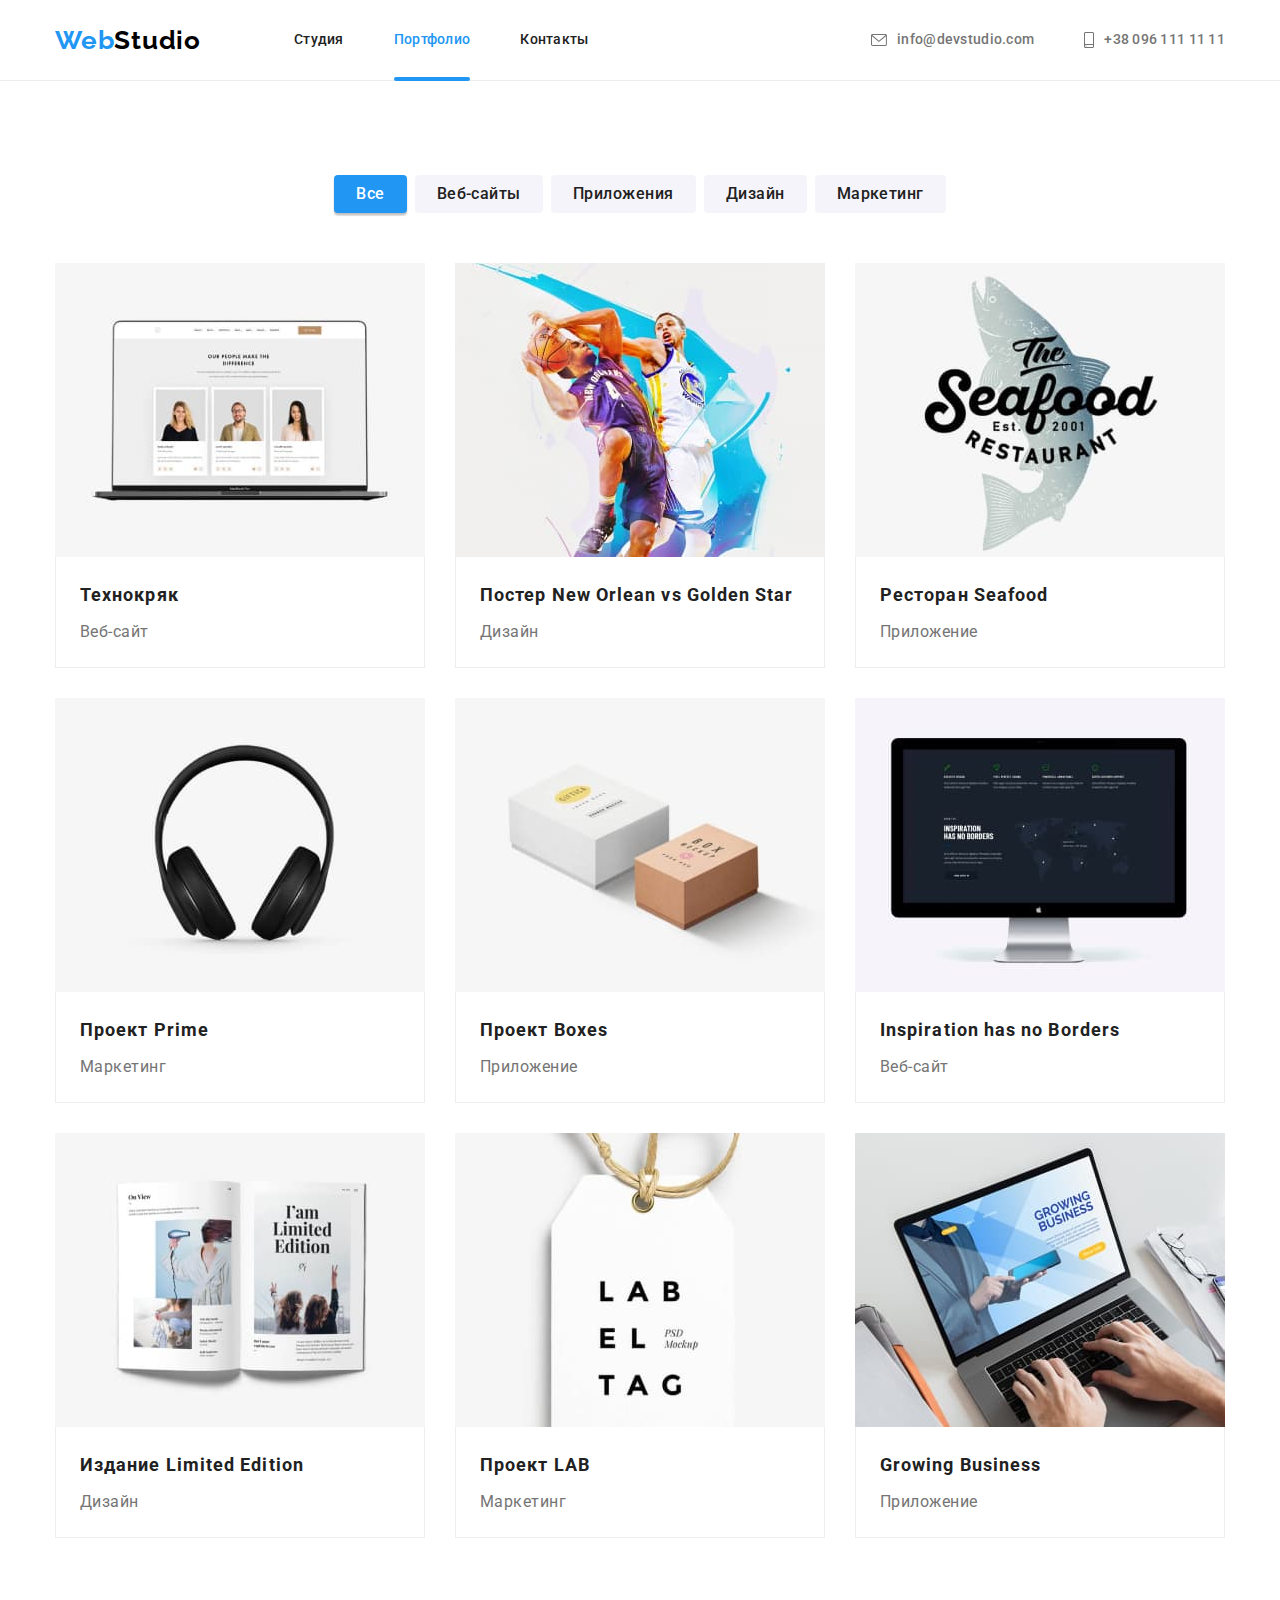
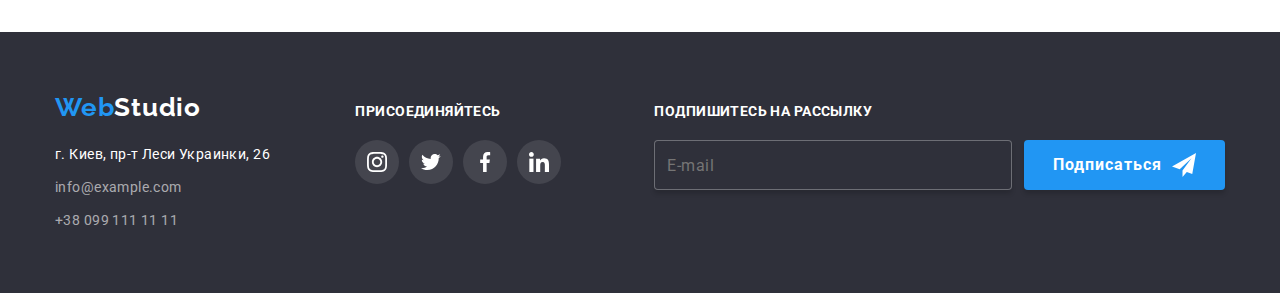
==== commit b3f4aea4: "refactoring scss" ====
--- a/portfolio.html
+++ b/portfolio.html
@@ -80,7 +80,12 @@
           <h1 class="portfolio__title visually-hidden">Портфолио</h1>
           <ul class="filter-list list">
             <li class="filter-list__item">
-              <button type="button" class="filter-list__btn active">Все</button>
+              <button
+                type="button"
+                class="filter-list__btn filter-list__active"
+              >
+                Все
+              </button>
             </li>
             <li class="filter-list__item">
               <button type="button" class="filter-list__btn">Веб-сайты</button>
@@ -370,7 +375,7 @@
               placeholder="E-mail"
             />
           </label>
-          <button type="submit" class="footer-subscribe__btn button">
+          <button type="submit" class="footer-subscribe__btn">
             Подписаться
             <svg class="footer-subscribe__btn--icon">
               <use href="./images/icons.svg#icon-send"></use>
--- a/css/main.min.css
+++ b/css/main.min.css
@@ -1 +1,2 @@
-/* No CSS *//*# sourceMappingURL=main.min.css.map */+p,h1,h2,h3,h4,h5,h6{margin:0}ul{margin:0;padding:0}button{cursor:pointer;border:none}img{display:block;max-width:100%;height:auto}.list{list-style:none}.link{text-decoration:none}body{background-color:#fff;color:#212121;font-family:Roboto,sans-serif}.container{width:1200px;padding-left:15px;padding-right:15px;margin-left:auto;margin-right:auto}.visually-hidden{position:absolute;white-space:nowrap;width:1px;height:1px;overflow:hidden;border:0;padding:0;clip:rect(0 0 0 0);-webkit-clip-path:inset(50%);clip-path:inset(50%);margin:-1px}.is-hidden{visibility:hidden;opacity:0;pointer-events:none}.hero__btn,.footer-subscribe__btn,.modal-form__btn{min-width:200px;border-radius:4px;color:#fff;background-color:#2196f3;font-family:inherit;font-weight:700;font-size:16px;line-height:1.88;letter-spacing:0.06em;-webkit-box-shadow:0px 4px 4px rgba(0,0,0,0.15);box-shadow:0px 4px 4px rgba(0,0,0,0.15);-webkit-transition-property:background-color;transition-property:background-color;-webkit-transition-duration:250ms;transition-duration:250ms;-webkit-transition-timing-function:cubic-bezier(0.4, 0, 0.2, 1);transition-timing-function:cubic-bezier(0.4, 0, 0.2, 1)}.header{background-color:#fff;border-bottom:1px solid #ececec}.header-container{display:-webkit-box;display:-ms-flexbox;display:flex;-webkit-box-align:center;-ms-flex-align:center;align-items:center}.logo-link{display:block;padding-top:24px;padding-bottom:24px;color:#2196f3;font-family:Raleway,sans-serif;font-size:26px;font-weight:700;line-height:1.19;letter-spacing:0.03em}.header-logo__text--color{color:#000}.header-navigation__list{display:-webkit-box;display:-ms-flexbox;display:flex;margin-left:93px}.header-navigation__item{margin-right:50px;position:relative}.header-navigation__item:last-child{margin-right:0}.header-navigation__link{display:block;padding-top:32px;padding-bottom:32px;color:#212121;font-weight:500;font-size:14px;line-height:1.14;letter-spacing:0.02em;-webkit-transition-property:color;transition-property:color;-webkit-transition-duration:250ms;transition-duration:250ms;-webkit-transition-timing-function:cubic-bezier(0.4, 0, 0.2, 1);transition-timing-function:cubic-bezier(0.4, 0, 0.2, 1)}.header-navigation__link:hover,.header-navigation__link:focus{color:#2196f3}.header-navigation__link--current::after{content:"";display:block;position:absolute;left:0;bottom:-1px;width:100%;height:4px;border-radius:2px;background-color:#2196f3}.header-navigation__link--current{color:#2196f3}.header-connect{display:-webkit-box;display:-ms-flexbox;display:flex;margin-left:auto;-webkit-box-align:center;-ms-flex-align:center;align-items:center}.header-connect__item{margin-right:50px;padding-top:32px;padding-bottom:32px}.header-connect__item:last-child{margin-right:0}.header-connect__link{display:-webkit-box;display:-ms-flexbox;display:flex;-webkit-box-align:center;-ms-flex-align:center;align-items:center;color:#757575;font-weight:500;font-size:14px;line-height:1.14;letter-spacing:0.02em;-webkit-transition-property:color;transition-property:color;-webkit-transition-duration:250ms;transition-duration:250ms;-webkit-transition-timing-function:cubic-bezier(0.4, 0, 0.2, 1);transition-timing-function:cubic-bezier(0.4, 0, 0.2, 1)}.header-connect__link:hover,.header-connect__link:focus{color:#2196f3}.header-connect__envelope{width:16px;height:12px;margin-right:10px;fill:currentColor}.header-connect__smartphone{width:10px;height:16px;margin-right:10px;fill:currentColor}.hero{max-width:1600px;margin-left:auto;margin-right:auto;padding-top:200px;padding-bottom:200px;text-align:center;background-color:#2f303a;background-image:-webkit-gradient(linear, left top, right top, from(rgba(47,48,58,0.4)), to(rgba(47,48,58,0.4))),url("../images/hero-img.jpg");background-image:linear-gradient(to right, rgba(47,48,58,0.4), rgba(47,48,58,0.4)),url("../images/hero-img.jpg");background-repeat:no-repeat;background-position:center;background-size:cover}.hero__title{margin-bottom:30px;margin-left:auto;margin-right:auto;width:696px;color:#fff;font-weight:900;font-size:44px;line-height:1.36;letter-spacing:0.06em;text-transform:uppercase}.hero__btn{padding:10px 32px}.hero__btn:hover,.hero__btn:focus{background-color:#188ce8}.section{padding-bottom:94px;padding-top:94px;background-color:#fff}.feature__title,.work__title,.team__title,.clients__title,.portfolio__title{margin-bottom:50px;color:#212121;font-size:36px;line-height:1.17;text-align:center;letter-spacing:0.03em}.feature__list{display:-webkit-box;display:-ms-flexbox;display:flex}.feature__item{-ms-flex-preferred-size:calc((100% - 3 * 30px) / 4);flex-basis:calc((100% - 3 * 30px) / 4);margin-right:30px}.feature__item:last-child{margin-right:0}.feature__background{display:block;text-align:center;background:#f5f4fa;border-radius:4px;margin-bottom:30px;padding:25px 100px}.feature__icon{width:70px;height:70px}.feature__lable{margin-bottom:10px;color:#212121;font-size:14px;line-height:1.14;letter-spacing:0.03em;text-transform:uppercase}.feature__description{color:#757575;font-size:14px;line-height:1.71;letter-spacing:0.03em}.work{padding-top:0}.work__list{display:-webkit-box;display:-ms-flexbox;display:flex}.work__item{position:relative;-ms-flex-preferred-size:calc((100% - 2 * 30px) / 3);flex-basis:calc((100% - 2 * 30px) / 3);margin-right:30px}.work__item:last-child{margin-right:0}.work__wrapper{position:absolute;bottom:0;left:0;width:100%;padding:27px 0;background-color:rgba(47,48,58,0.8)}.work__text{font-size:14px;line-height:1.14;text-align:center;letter-spacing:0.03em;text-transform:uppercase;color:#fff}.team{background-color:#f5f4fa}.team__list{display:-webkit-box;display:-ms-flexbox;display:flex}.team__item{-ms-flex-preferred-size:calc((100% - 3 * 30px) / 4);flex-basis:calc((100% - 3 * 30px) / 4);margin-right:30px}.team__item:last-child{margin-right:0}.team-card{background-color:#fff;border-radius:0px 0px 4px 4px;-webkit-box-shadow:0px 1px 3px rgba(0,0,0,0.12),0px 1px 1px rgba(0,0,0,0.14),0px 2px 1px rgba(0,0,0,0.2);box-shadow:0px 1px 3px rgba(0,0,0,0.12),0px 1px 1px rgba(0,0,0,0.14),0px 2px 1px rgba(0,0,0,0.2)}.team-card__wrapper{padding-top:30px;padding-bottom:30px}.team-card__title{margin-bottom:10px;color:#212121;font-weight:500;font-size:16px;line-height:1.19;text-align:center;letter-spacing:0.03em}.team-card__description{margin-bottom:16px;color:#757575;font-size:16px;line-height:1.19;text-align:center;letter-spacing:0.03em}.team-social{display:-webkit-box;display:-ms-flexbox;display:flex;-webkit-box-pack:center;-ms-flex-pack:center;justify-content:center}.team-social__item{margin-right:10px}.team-social__item:last-child{margin-right:0}.team-social__link{display:-webkit-box;display:-ms-flexbox;display:flex;-webkit-box-pack:center;-ms-flex-pack:center;justify-content:center;-webkit-box-align:center;-ms-flex-align:center;align-items:center;width:44px;height:44px;border-radius:50%;color:#afb1b8;-webkit-transition-property:color, background-color;transition-property:color, background-color;-webkit-transition-duration:250ms;transition-duration:250ms;-webkit-transition-timing-function:cubic-bezier(0.4, 0, 0.2, 1);transition-timing-function:cubic-bezier(0.4, 0, 0.2, 1)}.team-social__link:hover,.team-social__link:focus{background-color:#2196f3;color:#fff}.team-social__icon{width:20px;height:20px;fill:currentColor}.clients__list{display:-webkit-box;display:-ms-flexbox;display:flex}.clients__item{width:170px;height:92px;margin-right:30px}.clients__item:last-child{margin-right:0}.clients__icon{width:106px;height:60px;fill:currentColor}.clients__link{display:-webkit-box;display:-ms-flexbox;display:flex;-webkit-box-pack:center;-ms-flex-pack:center;justify-content:center;-webkit-box-align:center;-ms-flex-align:center;align-items:center;width:100%;height:100%;border:1px solid #afb1b8;border-radius:4px;color:#afb1b8;-webkit-transition-property:color, border;transition-property:color, border;-webkit-transition-duration:250ms;transition-duration:250ms;-webkit-transition-timing-function:cubic-bezier(0.4, 0, 0.2, 1);transition-timing-function:cubic-bezier(0.4, 0, 0.2, 1)}.clients__link:hover,.clients__link:focus{border:1px solid #2196f3;color:#2196f3}.footer{padding-top:60px;padding-bottom:60px;background-color:#2f303a}.footer__wrapper{display:-webkit-box;display:-ms-flexbox;display:flex;-webkit-box-align:baseline;-ms-flex-align:baseline;align-items:baseline}.footer__left{width:231px;margin-right:70px}.footer-logo .logo-link{padding:0;margin-bottom:20px}.footer-logo__text--color{color:#fff}.footer-address{font-style:normal;font-size:14px;line-height:1.71;letter-spacing:0.03em}.footer-address__item{margin-bottom:9px}.footer-address__item:last-child{margin-bottom:0px}.footer-address__link--maps{color:#fff;-webkit-transition-property:color;transition-property:color;-webkit-transition-duration:250ms;transition-duration:250ms;-webkit-transition-timing-function:cubic-bezier(0.4, 0, 0.2, 1);transition-timing-function:cubic-bezier(0.4, 0, 0.2, 1)}.footer-address__link--maps:hover,.footer-address__link--maps:focus{color:#2196f3}.footer-address__link{color:rgba(255,255,255,0.6);-webkit-transition-property:color;transition-property:color;-webkit-transition-duration:250ms;transition-duration:250ms;-webkit-transition-timing-function:cubic-bezier(0.4, 0, 0.2, 1);transition-timing-function:cubic-bezier(0.4, 0, 0.2, 1)}.footer-address__link:hover,.footer-address__link:focus{color:#2196f3}.footer-social{margin-right:93px}.footer-social__title{color:#fff;font-weight:700;font-size:14px;line-height:1.14;letter-spacing:0.03em;text-transform:uppercase;margin-bottom:20px}.footer-social__list{display:-webkit-box;display:-ms-flexbox;display:flex;-webkit-box-pack:center;-ms-flex-pack:center;justify-content:center}.footer-social__item{margin-right:10px}.footer-social__item:last-child{margin-right:0}.footer-social__link{display:-webkit-box;display:-ms-flexbox;display:flex;-webkit-box-pack:center;-ms-flex-pack:center;justify-content:center;-webkit-box-align:center;-ms-flex-align:center;align-items:center;width:44px;height:44px;border-radius:50%;background-color:rgba(255,255,255,0.1);-webkit-transition-property:background-color;transition-property:background-color;-webkit-transition-duration:250ms;transition-duration:250ms;-webkit-transition-timing-function:cubic-bezier(0.4, 0, 0.2, 1);transition-timing-function:cubic-bezier(0.4, 0, 0.2, 1)}.footer-social__link:hover,.footer-social__link:focus{background-color:#2196f3}.footer-social__icon{width:20px;height:20px;fill:#fff}.footer-subscribe{display:-webkit-box;display:-ms-flexbox;display:flex;-webkit-box-align:end;-ms-flex-align:end;align-items:flex-end}.footer-subscribe__title{display:block;color:#fff;font-weight:700;font-size:14px;line-height:1.14;letter-spacing:0.03em;text-transform:uppercase;margin-bottom:20px}.footer-subscribe__input{width:358px;height:50px;margin-right:12px;padding-left:12px;outline:none;background-color:#2f303a;border:1px solid rgba(255,255,255,0.3);-webkit-box-shadow:0px 4px 4px rgba(0,0,0,0.15);box-shadow:0px 4px 4px rgba(0,0,0,0.15);border-radius:4px;color:rgba(255,255,255,0.6);font-weight:400;font-size:16px;line-height:1.25;letter-spacing:0.03em;-webkit-transition-property:border-color;transition-property:border-color;-webkit-transition-duration:250ms;transition-duration:250ms;-webkit-transition-timing-function:cubic-bezier(0.4, 0, 0.2, 1);transition-timing-function:cubic-bezier(0.4, 0, 0.2, 1)}.footer-subscribe__input:focus{border-color:#2196f3}.footer-subscribe__btn{display:-webkit-box;display:-ms-flexbox;display:flex;-webkit-box-align:center;-ms-flex-align:center;align-items:center;text-align:center;padding:10px 29px}.footer-subscribe__btn:hover,.footer-subscribe__btn:focus{background-color:#188ce8}.footer-subscribe__btn--icon{margin-left:10px;fill:currentColor;width:24px;height:24px}.backdrop{position:fixed;top:0;left:0;width:100vw;height:100vh;background-color:rgba(0,0,0,0.2);-webkit-transition-property:opacity, visibility;transition-property:opacity, visibility;-webkit-transition-duration:250ms;transition-duration:250ms;-webkit-transition-timing-function:cubic-bezier(0.4, 0, 0.2, 1);transition-timing-function:cubic-bezier(0.4, 0, 0.2, 1)}.backdrop.is-hidden .modal{-webkit-transform:translate(-50%, -50%) scale(0.1);transform:translate(-50%, -50%) scale(0.1);border-radius:50%}.modal{position:absolute;top:50%;left:50%;width:528px;min-height:581px;padding:40px;-webkit-transform:translate(-50%, -50%) scale(1);transform:translate(-50%, -50%) scale(1);-webkit-transition-property:border-radius, -webkit-transform;transition-property:border-radius, -webkit-transform;transition-property:transform, border-radius;transition-property:transform, border-radius, -webkit-transform;-webkit-transition-duration:250ms;transition-duration:250ms;-webkit-transition-timing-function:cubic-bezier(0.4, 0, 0.2, 1);transition-timing-function:cubic-bezier(0.4, 0, 0.2, 1);background-color:#fff;-webkit-box-shadow:0px 1px 3px rgba(0,0,0,0.12),0px 1px 1px rgba(0,0,0,0.14),0px 2px 1px rgba(0,0,0,0.2);box-shadow:0px 1px 3px rgba(0,0,0,0.12),0px 1px 1px rgba(0,0,0,0.14),0px 2px 1px rgba(0,0,0,0.2);border-radius:4px}.modal__close{position:absolute;top:8px;right:8px;width:30px;height:30px;display:-webkit-box;display:-ms-flexbox;display:flex;-webkit-box-align:center;-ms-flex-align:center;align-items:center;-webkit-box-pack:center;-ms-flex-pack:center;justify-content:center;background-color:transparent;border:1px solid rgba(0,0,0,0.1);border-radius:50%;-webkit-transition-property:fill;transition-property:fill;-webkit-transition-duration:250ms;transition-duration:250ms;-webkit-transition-timing-function:cubic-bezier(0.4, 0, 0.2, 1);transition-timing-function:cubic-bezier(0.4, 0, 0.2, 1)}.modal__close:hover,.modal__close:focus{fill:#2196f3}.modal__close--icon{width:18px;height:18px}.modal-form{display:-webkit-box;display:-ms-flexbox;display:flex;-webkit-box-orient:vertical;-webkit-box-direction:normal;-ms-flex-direction:column;flex-direction:column}.modal-form__title{margin-bottom:12px;font-weight:700;font-size:20px;line-height:1.15;text-align:center;letter-spacing:0.03em;color:#212121}.modal-form__lable{display:block;margin-bottom:4px;color:#757575;font-weight:400;font-size:12px;line-height:1.17;letter-spacing:0.01em}.modal-form__icon--wrapper{position:relative;display:block}.modal-form__input{width:100%;padding-top:12px;padding-bottom:12px;padding-left:42px;margin-bottom:10px;border:1px solid rgba(33,33,33,0.2);border-radius:4px;outline:none;color:#757575;background-color:transparent;font-weight:400;font-size:12px;line-height:1.17;letter-spacing:0.01em;-webkit-transition-property:border;transition-property:border;-webkit-transition-duration:250ms;transition-duration:250ms;-webkit-transition-timing-function:cubic-bezier(0.4, 0, 0.2, 1);transition-timing-function:cubic-bezier(0.4, 0, 0.2, 1)}.modal-form__input:focus{border:1px solid #2196f3}.modal-form__input--icon{position:absolute;top:20px;left:12px;fill:currentColor;width:18px;height:18px;-webkit-transform:translateY(-50%);transform:translateY(-50%);-webkit-transition-property:fill;transition-property:fill;-webkit-transition-duration:250ms;transition-duration:250ms;-webkit-transition-timing-function:cubic-bezier(0.4, 0, 0.2, 1);transition-timing-function:cubic-bezier(0.4, 0, 0.2, 1)}.modal-form__input:focus+.modal-form__input--icon{fill:#2196f3}.modal-form__textarea{resize:none;width:100%;padding:12px 16px;margin-bottom:20px;border:1px solid rgba(33,33,33,0.2);border-radius:4px;outline:none;color:#757575;font-weight:400;font-size:12px;line-height:1.17;letter-spacing:0.01em;-webkit-transition-property:border;transition-property:border;-webkit-transition-duration:250ms;transition-duration:250ms;-webkit-transition-timing-function:cubic-bezier(0.4, 0, 0.2, 1);transition-timing-function:cubic-bezier(0.4, 0, 0.2, 1)}.modal-form__textarea:focus{border:1px solid #2196f3}.modal-form__textarea::-webkit-input-placeholder{color:rgba(117,117,117,0.5)}.modal-form__textarea:-ms-input-placeholder{color:rgba(117,117,117,0.5)}.modal-form__textarea::-ms-input-placeholder{color:rgba(117,117,117,0.5)}.modal-form__textarea::placeholder{color:rgba(117,117,117,0.5)}.modal-form__agreement{margin-bottom:30px;display:-webkit-box;display:-ms-flexbox;display:flex;-webkit-box-align:center;-ms-flex-align:center;align-items:center;-webkit-box-pack:center;-ms-flex-pack:center;justify-content:center}.modal-form__checkbox--icon{margin-right:7px;width:16px;height:15px;border:2px solid #212121;border-radius:2px;background-color:transparent;-webkit-transition-property:background-color, border;transition-property:background-color, border;-webkit-transition-duration:250ms;transition-duration:250ms;-webkit-transition-timing-function:cubic-bezier(0.4, 0, 0.2, 1);transition-timing-function:cubic-bezier(0.4, 0, 0.2, 1)}.modal-form__checkbox:checked+.modal-form__checkbox--icon{background-color:#2196f3;background-origin:border-box;border-color:transparent}.modal-form__checkbox:hover+.modal-form__checkbox--icon,.modal-form__checkbox:focus+.modal-form__checkbox--icon{border:2px solid #2196f3}.modal-form__text{font-weight:400;font-size:14px;line-height:1.71;letter-spacing:0.03em;color:#757575}.modal-form__link{-webkit-text-decoration-line:underline;text-decoration-line:underline;text-decoration-skip-ink:none;color:#2196f3}.modal-form__btn{margin-left:auto;margin-right:auto;padding:10px 55px}.modal-form__btn:hover,.modal-form__btn:focus{background-color:#188ce8}.filter-list{display:-webkit-box;display:-ms-flexbox;display:flex;-webkit-box-pack:center;-ms-flex-pack:center;justify-content:center;margin-bottom:50px}.filter-list__item{margin-right:8px}.filter-list__item:last-child{margin-right:0}.filter-list__btn{padding:6px 22px;border-radius:4px;border:none;color:#212121;background-color:#f5f4fa;font-family:inherit;font-weight:500;font-size:16px;line-height:1.63;letter-spacing:0.03em;-webkit-transition-property:color, background-color, -webkit-box-shadow;transition-property:color, background-color, -webkit-box-shadow;transition-property:color, background-color, box-shadow;transition-property:color, background-color, box-shadow, -webkit-box-shadow;-webkit-transition-duration:250ms;transition-duration:250ms;-webkit-transition-timing-function:cubic-bezier(0.4, 0, 0.2, 1);transition-timing-function:cubic-bezier(0.4, 0, 0.2, 1)}.filter-list__btn:hover,.filter-list__btn:focus{color:#fff;background-color:#2196f3;-webkit-box-shadow:0px 3px 1px rgba(0,0,0,0.1),0px 1px 2px rgba(0,0,0,0.08),0px 2px 2px rgba(0,0,0,0.12);box-shadow:0px 3px 1px rgba(0,0,0,0.1),0px 1px 2px rgba(0,0,0,0.08),0px 2px 2px rgba(0,0,0,0.12)}.filter-list__active{color:#fff;background-color:#2196f3;-webkit-box-shadow:0px 3px 1px rgba(0,0,0,0.1),0px 1px 2px rgba(0,0,0,0.08),0px 2px 2px rgba(0,0,0,0.12);box-shadow:0px 3px 1px rgba(0,0,0,0.1),0px 1px 2px rgba(0,0,0,0.08),0px 2px 2px rgba(0,0,0,0.12)}.portfolio__list{display:-webkit-box;display:-ms-flexbox;display:flex;-ms-flex-wrap:wrap;flex-wrap:wrap}.portfolio__item{-ms-flex-preferred-size:calc((100% - 2 * 30px) / 3);flex-basis:calc((100% - 2 * 30px) / 3);margin-right:30px;margin-bottom:30px;-webkit-transition-property:-webkit-box-shadow;transition-property:-webkit-box-shadow;transition-property:box-shadow;transition-property:box-shadow, -webkit-box-shadow;-webkit-transition-duration:250ms;transition-duration:250ms;-webkit-transition-timing-function:cubic-bezier(0.4, 0, 0.2, 1);transition-timing-function:cubic-bezier(0.4, 0, 0.2, 1)}.portfolio__item:nth-child(3n){margin-right:0}.portfolio__item:nth-last-child(-n+3){margin-bottom:0}.portfolio__item:hover,.portfolio__item:focus{-webkit-box-shadow:0px 1px 1px rgba(0,0,0,0.12),0px 4px 4px rgba(0,0,0,0.06),1px 4px 6px rgba(0,0,0,0.16);box-shadow:0px 1px 1px rgba(0,0,0,0.12),0px 4px 4px rgba(0,0,0,0.06),1px 4px 6px rgba(0,0,0,0.16)}.portfolio__overlay{position:relative;overflow:hidden}.portfolio__overlay--description{position:absolute;top:0;left:0;width:100%;height:100%;padding:63px 24px;font-size:18px;line-height:1.56;letter-spacing:0.03em;color:#fff;background-color:rgba(33,150,243,0.9);-webkit-transform:translateY(101%);transform:translateY(101%);opacity:0;-webkit-transition-property:opacity, -webkit-transform;transition-property:opacity, -webkit-transform;transition-property:transform, opacity;transition-property:transform, opacity, -webkit-transform;-webkit-transition-duration:250ms;transition-duration:250ms;-webkit-transition-timing-function:cubic-bezier(0.4, 0, 0.2, 1);transition-timing-function:cubic-bezier(0.4, 0, 0.2, 1)}.portfolio__link:hover .portfolio__overlay--description,.portfolio__link:focus .portfolio__overlay--description{-webkit-transform:translateY(0);transform:translateY(0);opacity:1}.portfolio__work{background:#fff;border-bottom:1px solid #eeeeee;border-left:1px solid #eeeeee;border-right:1px solid #eeeeee;padding:20px 24px}.portfolio__lable{color:#212121;margin-bottom:4px;font-size:18px;line-height:2;letter-spacing:0.06em}.portfolio__description{color:#757575;font-size:16px;line-height:1.88;letter-spacing:0.03em}
+/*# sourceMappingURL=main.min.css.map */--- a/styles.css
+++ b/styles.css
@@ -107,6 +107,11 @@
   border-bottom: 1px solid #ececec;
 }
 
+.header-container {
+  display: flex;
+  align-items: center;
+}
+
 .logo-link {
   display: block;
   padding-top: 24px;
@@ -122,11 +127,6 @@
 
 .header-logo__text--color {
   color: var(--primery-black-color);
-}
-
-.header-container {
-  display: flex;
-  align-items: center;
 }
 
 .header-navigation__list {
@@ -332,7 +332,7 @@
   height: 70px;
 }
 
-.feature__title {
+.feature__lable {
   margin-bottom: 10px;
 
   color: var(--title-text-color);
@@ -1010,7 +1010,7 @@
 
 .filter-list__btn:hover,
 .filter-list__btn:focus,
-.active {
+.filter-list__active {
   color: var(--primary-white-color);
   background-color: var(--accent-color);
   box-shadow: 0px 3px 1px rgba(0, 0, 0, 0.1), 0px 1px 2px rgba(0, 0, 0, 0.08),
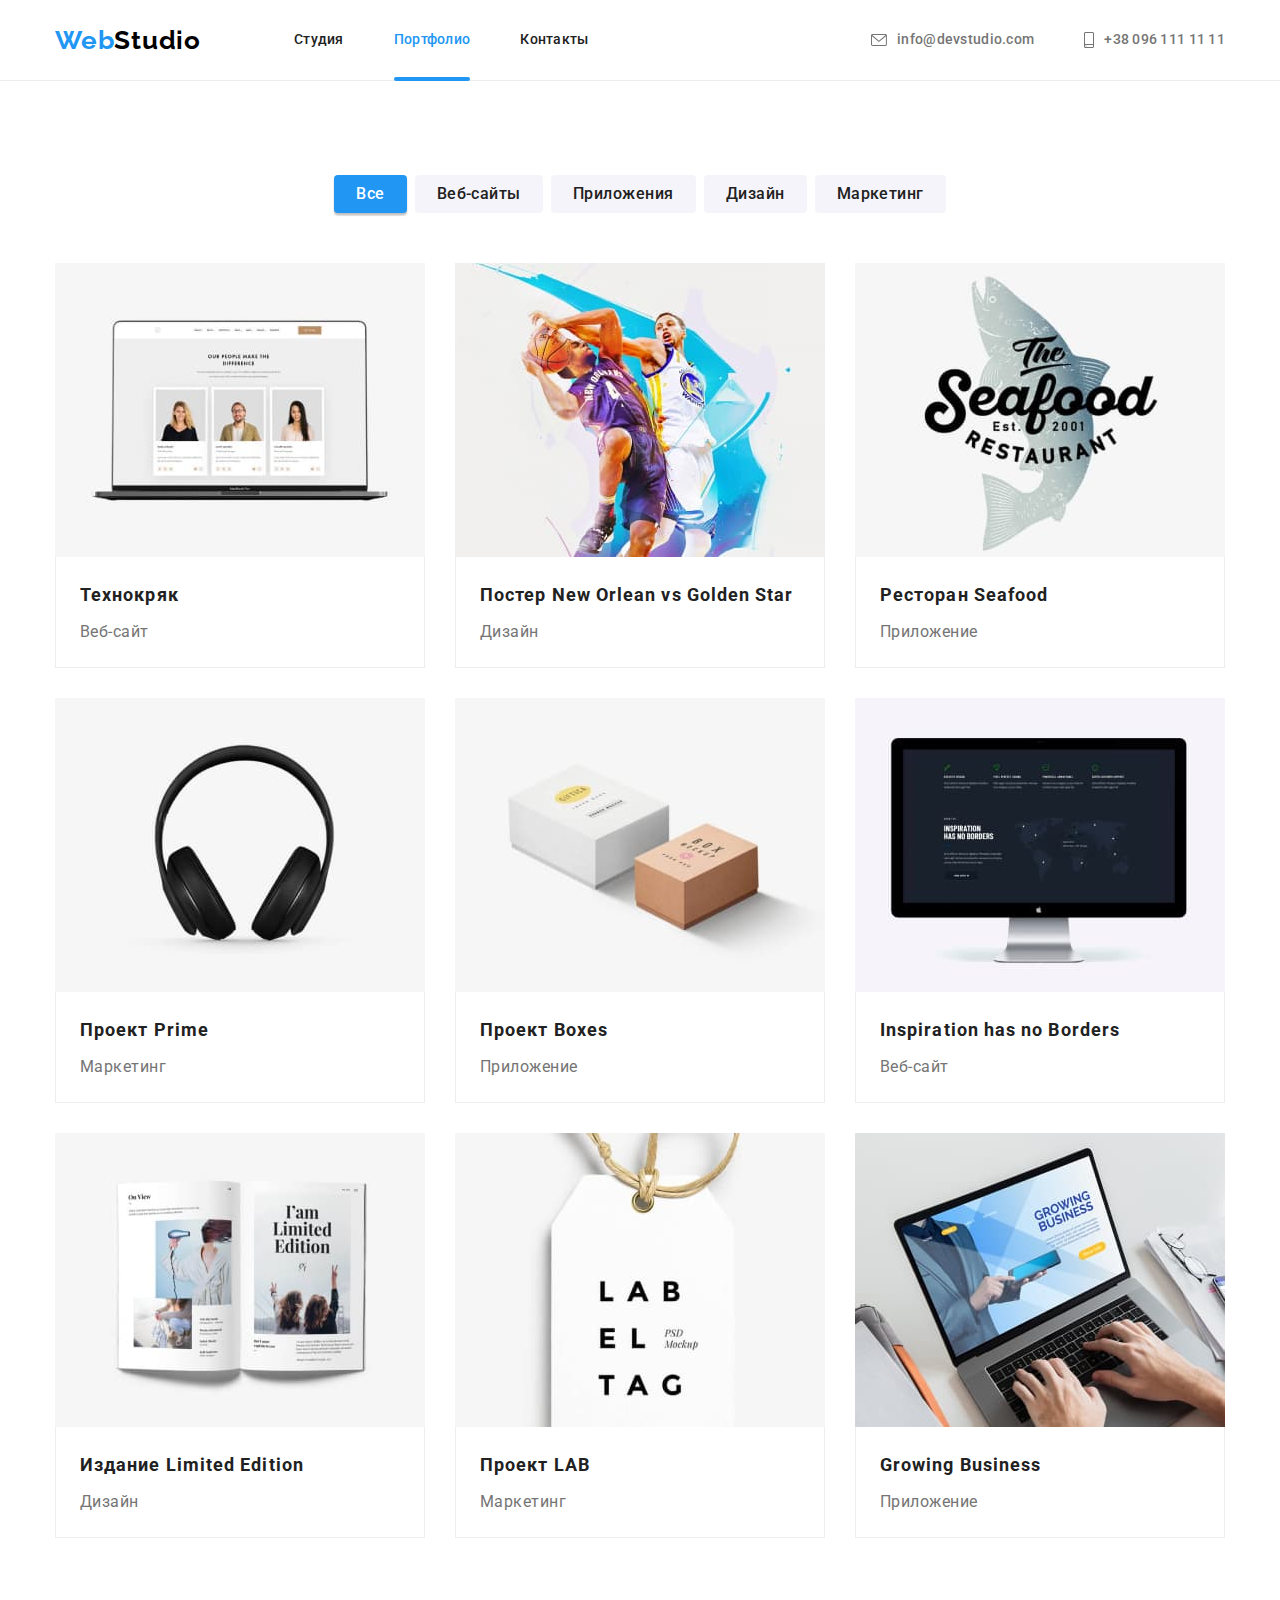
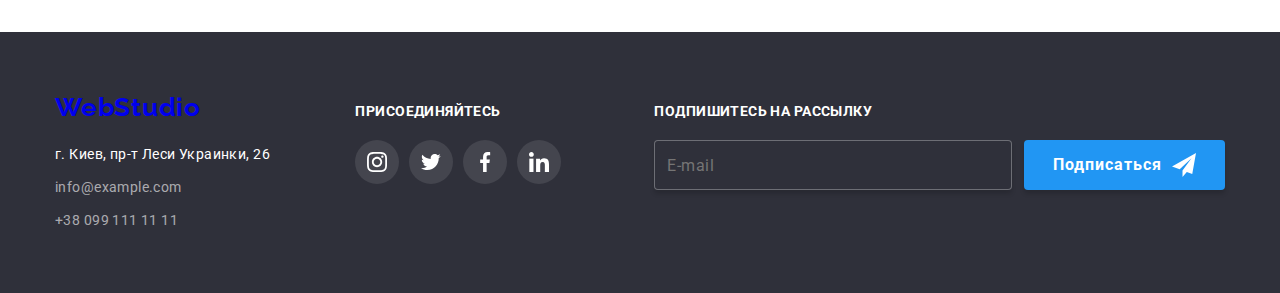
==== commit 99eb411d: "finish refactoring scss" ====
--- a/portfolio.html
+++ b/portfolio.html
@@ -23,8 +23,8 @@
     <header class="header">
       <div class="container header-container">
         <div class="header-logo">
-          <a href="./index.html" class="logo-link link" lang="en"
-            >Web<span class="header-logo__text--color" lang="en">Studio</span>
+          <a href="./index.html" class="header-logo__link link" lang="en"
+            >Web<span class="header-logo__link--color" lang="en">Studio</span>
           </a>
         </div>
         <nav class="header-navigation">
@@ -377,7 +377,7 @@
           </label>
           <button type="submit" class="footer-subscribe__btn">
             Подписаться
-            <svg class="footer-subscribe__btn--icon">
+            <svg class="footer-subscribe__icon footer-subscribe__icon--right">
               <use href="./images/icons.svg#icon-send"></use>
             </svg>
           </button>
--- a/css/main.min.css
+++ b/css/main.min.css
@@ -1,2 +1,2 @@
-p,h1,h2,h3,h4,h5,h6{margin:0}ul{margin:0;padding:0}button{cursor:pointer;border:none}img{display:block;max-width:100%;height:auto}.list{list-style:none}.link{text-decoration:none}body{background-color:#fff;color:#212121;font-family:Roboto,sans-serif}.container{width:1200px;padding-left:15px;padding-right:15px;margin-left:auto;margin-right:auto}.visually-hidden{position:absolute;white-space:nowrap;width:1px;height:1px;overflow:hidden;border:0;padding:0;clip:rect(0 0 0 0);-webkit-clip-path:inset(50%);clip-path:inset(50%);margin:-1px}.is-hidden{visibility:hidden;opacity:0;pointer-events:none}.hero__btn,.footer-subscribe__btn,.modal-form__btn{min-width:200px;border-radius:4px;color:#fff;background-color:#2196f3;font-family:inherit;font-weight:700;font-size:16px;line-height:1.88;letter-spacing:0.06em;-webkit-box-shadow:0px 4px 4px rgba(0,0,0,0.15);box-shadow:0px 4px 4px rgba(0,0,0,0.15);-webkit-transition-property:background-color;transition-property:background-color;-webkit-transition-duration:250ms;transition-duration:250ms;-webkit-transition-timing-function:cubic-bezier(0.4, 0, 0.2, 1);transition-timing-function:cubic-bezier(0.4, 0, 0.2, 1)}.header{background-color:#fff;border-bottom:1px solid #ececec}.header-container{display:-webkit-box;display:-ms-flexbox;display:flex;-webkit-box-align:center;-ms-flex-align:center;align-items:center}.logo-link{display:block;padding-top:24px;padding-bottom:24px;color:#2196f3;font-family:Raleway,sans-serif;font-size:26px;font-weight:700;line-height:1.19;letter-spacing:0.03em}.header-logo__text--color{color:#000}.header-navigation__list{display:-webkit-box;display:-ms-flexbox;display:flex;margin-left:93px}.header-navigation__item{margin-right:50px;position:relative}.header-navigation__item:last-child{margin-right:0}.header-navigation__link{display:block;padding-top:32px;padding-bottom:32px;color:#212121;font-weight:500;font-size:14px;line-height:1.14;letter-spacing:0.02em;-webkit-transition-property:color;transition-property:color;-webkit-transition-duration:250ms;transition-duration:250ms;-webkit-transition-timing-function:cubic-bezier(0.4, 0, 0.2, 1);transition-timing-function:cubic-bezier(0.4, 0, 0.2, 1)}.header-navigation__link:hover,.header-navigation__link:focus{color:#2196f3}.header-navigation__link--current::after{content:"";display:block;position:absolute;left:0;bottom:-1px;width:100%;height:4px;border-radius:2px;background-color:#2196f3}.header-navigation__link--current{color:#2196f3}.header-connect{display:-webkit-box;display:-ms-flexbox;display:flex;margin-left:auto;-webkit-box-align:center;-ms-flex-align:center;align-items:center}.header-connect__item{margin-right:50px;padding-top:32px;padding-bottom:32px}.header-connect__item:last-child{margin-right:0}.header-connect__link{display:-webkit-box;display:-ms-flexbox;display:flex;-webkit-box-align:center;-ms-flex-align:center;align-items:center;color:#757575;font-weight:500;font-size:14px;line-height:1.14;letter-spacing:0.02em;-webkit-transition-property:color;transition-property:color;-webkit-transition-duration:250ms;transition-duration:250ms;-webkit-transition-timing-function:cubic-bezier(0.4, 0, 0.2, 1);transition-timing-function:cubic-bezier(0.4, 0, 0.2, 1)}.header-connect__link:hover,.header-connect__link:focus{color:#2196f3}.header-connect__envelope{width:16px;height:12px;margin-right:10px;fill:currentColor}.header-connect__smartphone{width:10px;height:16px;margin-right:10px;fill:currentColor}.hero{max-width:1600px;margin-left:auto;margin-right:auto;padding-top:200px;padding-bottom:200px;text-align:center;background-color:#2f303a;background-image:-webkit-gradient(linear, left top, right top, from(rgba(47,48,58,0.4)), to(rgba(47,48,58,0.4))),url("../images/hero-img.jpg");background-image:linear-gradient(to right, rgba(47,48,58,0.4), rgba(47,48,58,0.4)),url("../images/hero-img.jpg");background-repeat:no-repeat;background-position:center;background-size:cover}.hero__title{margin-bottom:30px;margin-left:auto;margin-right:auto;width:696px;color:#fff;font-weight:900;font-size:44px;line-height:1.36;letter-spacing:0.06em;text-transform:uppercase}.hero__btn{padding:10px 32px}.hero__btn:hover,.hero__btn:focus{background-color:#188ce8}.section{padding-bottom:94px;padding-top:94px;background-color:#fff}.feature__title,.work__title,.team__title,.clients__title,.portfolio__title{margin-bottom:50px;color:#212121;font-size:36px;line-height:1.17;text-align:center;letter-spacing:0.03em}.feature__list{display:-webkit-box;display:-ms-flexbox;display:flex}.feature__item{-ms-flex-preferred-size:calc((100% - 3 * 30px) / 4);flex-basis:calc((100% - 3 * 30px) / 4);margin-right:30px}.feature__item:last-child{margin-right:0}.feature__background{display:block;text-align:center;background:#f5f4fa;border-radius:4px;margin-bottom:30px;padding:25px 100px}.feature__icon{width:70px;height:70px}.feature__lable{margin-bottom:10px;color:#212121;font-size:14px;line-height:1.14;letter-spacing:0.03em;text-transform:uppercase}.feature__description{color:#757575;font-size:14px;line-height:1.71;letter-spacing:0.03em}.work{padding-top:0}.work__list{display:-webkit-box;display:-ms-flexbox;display:flex}.work__item{position:relative;-ms-flex-preferred-size:calc((100% - 2 * 30px) / 3);flex-basis:calc((100% - 2 * 30px) / 3);margin-right:30px}.work__item:last-child{margin-right:0}.work__wrapper{position:absolute;bottom:0;left:0;width:100%;padding:27px 0;background-color:rgba(47,48,58,0.8)}.work__text{font-size:14px;line-height:1.14;text-align:center;letter-spacing:0.03em;text-transform:uppercase;color:#fff}.team{background-color:#f5f4fa}.team__list{display:-webkit-box;display:-ms-flexbox;display:flex}.team__item{-ms-flex-preferred-size:calc((100% - 3 * 30px) / 4);flex-basis:calc((100% - 3 * 30px) / 4);margin-right:30px}.team__item:last-child{margin-right:0}.team-card{background-color:#fff;border-radius:0px 0px 4px 4px;-webkit-box-shadow:0px 1px 3px rgba(0,0,0,0.12),0px 1px 1px rgba(0,0,0,0.14),0px 2px 1px rgba(0,0,0,0.2);box-shadow:0px 1px 3px rgba(0,0,0,0.12),0px 1px 1px rgba(0,0,0,0.14),0px 2px 1px rgba(0,0,0,0.2)}.team-card__wrapper{padding-top:30px;padding-bottom:30px}.team-card__title{margin-bottom:10px;color:#212121;font-weight:500;font-size:16px;line-height:1.19;text-align:center;letter-spacing:0.03em}.team-card__description{margin-bottom:16px;color:#757575;font-size:16px;line-height:1.19;text-align:center;letter-spacing:0.03em}.team-social{display:-webkit-box;display:-ms-flexbox;display:flex;-webkit-box-pack:center;-ms-flex-pack:center;justify-content:center}.team-social__item{margin-right:10px}.team-social__item:last-child{margin-right:0}.team-social__link{display:-webkit-box;display:-ms-flexbox;display:flex;-webkit-box-pack:center;-ms-flex-pack:center;justify-content:center;-webkit-box-align:center;-ms-flex-align:center;align-items:center;width:44px;height:44px;border-radius:50%;color:#afb1b8;-webkit-transition-property:color, background-color;transition-property:color, background-color;-webkit-transition-duration:250ms;transition-duration:250ms;-webkit-transition-timing-function:cubic-bezier(0.4, 0, 0.2, 1);transition-timing-function:cubic-bezier(0.4, 0, 0.2, 1)}.team-social__link:hover,.team-social__link:focus{background-color:#2196f3;color:#fff}.team-social__icon{width:20px;height:20px;fill:currentColor}.clients__list{display:-webkit-box;display:-ms-flexbox;display:flex}.clients__item{width:170px;height:92px;margin-right:30px}.clients__item:last-child{margin-right:0}.clients__icon{width:106px;height:60px;fill:currentColor}.clients__link{display:-webkit-box;display:-ms-flexbox;display:flex;-webkit-box-pack:center;-ms-flex-pack:center;justify-content:center;-webkit-box-align:center;-ms-flex-align:center;align-items:center;width:100%;height:100%;border:1px solid #afb1b8;border-radius:4px;color:#afb1b8;-webkit-transition-property:color, border;transition-property:color, border;-webkit-transition-duration:250ms;transition-duration:250ms;-webkit-transition-timing-function:cubic-bezier(0.4, 0, 0.2, 1);transition-timing-function:cubic-bezier(0.4, 0, 0.2, 1)}.clients__link:hover,.clients__link:focus{border:1px solid #2196f3;color:#2196f3}.footer{padding-top:60px;padding-bottom:60px;background-color:#2f303a}.footer__wrapper{display:-webkit-box;display:-ms-flexbox;display:flex;-webkit-box-align:baseline;-ms-flex-align:baseline;align-items:baseline}.footer__left{width:231px;margin-right:70px}.footer-logo .logo-link{padding:0;margin-bottom:20px}.footer-logo__text--color{color:#fff}.footer-address{font-style:normal;font-size:14px;line-height:1.71;letter-spacing:0.03em}.footer-address__item{margin-bottom:9px}.footer-address__item:last-child{margin-bottom:0px}.footer-address__link--maps{color:#fff;-webkit-transition-property:color;transition-property:color;-webkit-transition-duration:250ms;transition-duration:250ms;-webkit-transition-timing-function:cubic-bezier(0.4, 0, 0.2, 1);transition-timing-function:cubic-bezier(0.4, 0, 0.2, 1)}.footer-address__link--maps:hover,.footer-address__link--maps:focus{color:#2196f3}.footer-address__link{color:rgba(255,255,255,0.6);-webkit-transition-property:color;transition-property:color;-webkit-transition-duration:250ms;transition-duration:250ms;-webkit-transition-timing-function:cubic-bezier(0.4, 0, 0.2, 1);transition-timing-function:cubic-bezier(0.4, 0, 0.2, 1)}.footer-address__link:hover,.footer-address__link:focus{color:#2196f3}.footer-social{margin-right:93px}.footer-social__title{color:#fff;font-weight:700;font-size:14px;line-height:1.14;letter-spacing:0.03em;text-transform:uppercase;margin-bottom:20px}.footer-social__list{display:-webkit-box;display:-ms-flexbox;display:flex;-webkit-box-pack:center;-ms-flex-pack:center;justify-content:center}.footer-social__item{margin-right:10px}.footer-social__item:last-child{margin-right:0}.footer-social__link{display:-webkit-box;display:-ms-flexbox;display:flex;-webkit-box-pack:center;-ms-flex-pack:center;justify-content:center;-webkit-box-align:center;-ms-flex-align:center;align-items:center;width:44px;height:44px;border-radius:50%;background-color:rgba(255,255,255,0.1);-webkit-transition-property:background-color;transition-property:background-color;-webkit-transition-duration:250ms;transition-duration:250ms;-webkit-transition-timing-function:cubic-bezier(0.4, 0, 0.2, 1);transition-timing-function:cubic-bezier(0.4, 0, 0.2, 1)}.footer-social__link:hover,.footer-social__link:focus{background-color:#2196f3}.footer-social__icon{width:20px;height:20px;fill:#fff}.footer-subscribe{display:-webkit-box;display:-ms-flexbox;display:flex;-webkit-box-align:end;-ms-flex-align:end;align-items:flex-end}.footer-subscribe__title{display:block;color:#fff;font-weight:700;font-size:14px;line-height:1.14;letter-spacing:0.03em;text-transform:uppercase;margin-bottom:20px}.footer-subscribe__input{width:358px;height:50px;margin-right:12px;padding-left:12px;outline:none;background-color:#2f303a;border:1px solid rgba(255,255,255,0.3);-webkit-box-shadow:0px 4px 4px rgba(0,0,0,0.15);box-shadow:0px 4px 4px rgba(0,0,0,0.15);border-radius:4px;color:rgba(255,255,255,0.6);font-weight:400;font-size:16px;line-height:1.25;letter-spacing:0.03em;-webkit-transition-property:border-color;transition-property:border-color;-webkit-transition-duration:250ms;transition-duration:250ms;-webkit-transition-timing-function:cubic-bezier(0.4, 0, 0.2, 1);transition-timing-function:cubic-bezier(0.4, 0, 0.2, 1)}.footer-subscribe__input:focus{border-color:#2196f3}.footer-subscribe__btn{display:-webkit-box;display:-ms-flexbox;display:flex;-webkit-box-align:center;-ms-flex-align:center;align-items:center;text-align:center;padding:10px 29px}.footer-subscribe__btn:hover,.footer-subscribe__btn:focus{background-color:#188ce8}.footer-subscribe__btn--icon{margin-left:10px;fill:currentColor;width:24px;height:24px}.backdrop{position:fixed;top:0;left:0;width:100vw;height:100vh;background-color:rgba(0,0,0,0.2);-webkit-transition-property:opacity, visibility;transition-property:opacity, visibility;-webkit-transition-duration:250ms;transition-duration:250ms;-webkit-transition-timing-function:cubic-bezier(0.4, 0, 0.2, 1);transition-timing-function:cubic-bezier(0.4, 0, 0.2, 1)}.backdrop.is-hidden .modal{-webkit-transform:translate(-50%, -50%) scale(0.1);transform:translate(-50%, -50%) scale(0.1);border-radius:50%}.modal{position:absolute;top:50%;left:50%;width:528px;min-height:581px;padding:40px;-webkit-transform:translate(-50%, -50%) scale(1);transform:translate(-50%, -50%) scale(1);-webkit-transition-property:border-radius, -webkit-transform;transition-property:border-radius, -webkit-transform;transition-property:transform, border-radius;transition-property:transform, border-radius, -webkit-transform;-webkit-transition-duration:250ms;transition-duration:250ms;-webkit-transition-timing-function:cubic-bezier(0.4, 0, 0.2, 1);transition-timing-function:cubic-bezier(0.4, 0, 0.2, 1);background-color:#fff;-webkit-box-shadow:0px 1px 3px rgba(0,0,0,0.12),0px 1px 1px rgba(0,0,0,0.14),0px 2px 1px rgba(0,0,0,0.2);box-shadow:0px 1px 3px rgba(0,0,0,0.12),0px 1px 1px rgba(0,0,0,0.14),0px 2px 1px rgba(0,0,0,0.2);border-radius:4px}.modal__close{position:absolute;top:8px;right:8px;width:30px;height:30px;display:-webkit-box;display:-ms-flexbox;display:flex;-webkit-box-align:center;-ms-flex-align:center;align-items:center;-webkit-box-pack:center;-ms-flex-pack:center;justify-content:center;background-color:transparent;border:1px solid rgba(0,0,0,0.1);border-radius:50%;-webkit-transition-property:fill;transition-property:fill;-webkit-transition-duration:250ms;transition-duration:250ms;-webkit-transition-timing-function:cubic-bezier(0.4, 0, 0.2, 1);transition-timing-function:cubic-bezier(0.4, 0, 0.2, 1)}.modal__close:hover,.modal__close:focus{fill:#2196f3}.modal__close--icon{width:18px;height:18px}.modal-form{display:-webkit-box;display:-ms-flexbox;display:flex;-webkit-box-orient:vertical;-webkit-box-direction:normal;-ms-flex-direction:column;flex-direction:column}.modal-form__title{margin-bottom:12px;font-weight:700;font-size:20px;line-height:1.15;text-align:center;letter-spacing:0.03em;color:#212121}.modal-form__lable{display:block;margin-bottom:4px;color:#757575;font-weight:400;font-size:12px;line-height:1.17;letter-spacing:0.01em}.modal-form__icon--wrapper{position:relative;display:block}.modal-form__input{width:100%;padding-top:12px;padding-bottom:12px;padding-left:42px;margin-bottom:10px;border:1px solid rgba(33,33,33,0.2);border-radius:4px;outline:none;color:#757575;background-color:transparent;font-weight:400;font-size:12px;line-height:1.17;letter-spacing:0.01em;-webkit-transition-property:border;transition-property:border;-webkit-transition-duration:250ms;transition-duration:250ms;-webkit-transition-timing-function:cubic-bezier(0.4, 0, 0.2, 1);transition-timing-function:cubic-bezier(0.4, 0, 0.2, 1)}.modal-form__input:focus{border:1px solid #2196f3}.modal-form__input--icon{position:absolute;top:20px;left:12px;fill:currentColor;width:18px;height:18px;-webkit-transform:translateY(-50%);transform:translateY(-50%);-webkit-transition-property:fill;transition-property:fill;-webkit-transition-duration:250ms;transition-duration:250ms;-webkit-transition-timing-function:cubic-bezier(0.4, 0, 0.2, 1);transition-timing-function:cubic-bezier(0.4, 0, 0.2, 1)}.modal-form__input:focus+.modal-form__input--icon{fill:#2196f3}.modal-form__textarea{resize:none;width:100%;padding:12px 16px;margin-bottom:20px;border:1px solid rgba(33,33,33,0.2);border-radius:4px;outline:none;color:#757575;font-weight:400;font-size:12px;line-height:1.17;letter-spacing:0.01em;-webkit-transition-property:border;transition-property:border;-webkit-transition-duration:250ms;transition-duration:250ms;-webkit-transition-timing-function:cubic-bezier(0.4, 0, 0.2, 1);transition-timing-function:cubic-bezier(0.4, 0, 0.2, 1)}.modal-form__textarea:focus{border:1px solid #2196f3}.modal-form__textarea::-webkit-input-placeholder{color:rgba(117,117,117,0.5)}.modal-form__textarea:-ms-input-placeholder{color:rgba(117,117,117,0.5)}.modal-form__textarea::-ms-input-placeholder{color:rgba(117,117,117,0.5)}.modal-form__textarea::placeholder{color:rgba(117,117,117,0.5)}.modal-form__agreement{margin-bottom:30px;display:-webkit-box;display:-ms-flexbox;display:flex;-webkit-box-align:center;-ms-flex-align:center;align-items:center;-webkit-box-pack:center;-ms-flex-pack:center;justify-content:center}.modal-form__checkbox--icon{margin-right:7px;width:16px;height:15px;border:2px solid #212121;border-radius:2px;background-color:transparent;-webkit-transition-property:background-color, border;transition-property:background-color, border;-webkit-transition-duration:250ms;transition-duration:250ms;-webkit-transition-timing-function:cubic-bezier(0.4, 0, 0.2, 1);transition-timing-function:cubic-bezier(0.4, 0, 0.2, 1)}.modal-form__checkbox:checked+.modal-form__checkbox--icon{background-color:#2196f3;background-origin:border-box;border-color:transparent}.modal-form__checkbox:hover+.modal-form__checkbox--icon,.modal-form__checkbox:focus+.modal-form__checkbox--icon{border:2px solid #2196f3}.modal-form__text{font-weight:400;font-size:14px;line-height:1.71;letter-spacing:0.03em;color:#757575}.modal-form__link{-webkit-text-decoration-line:underline;text-decoration-line:underline;text-decoration-skip-ink:none;color:#2196f3}.modal-form__btn{margin-left:auto;margin-right:auto;padding:10px 55px}.modal-form__btn:hover,.modal-form__btn:focus{background-color:#188ce8}.filter-list{display:-webkit-box;display:-ms-flexbox;display:flex;-webkit-box-pack:center;-ms-flex-pack:center;justify-content:center;margin-bottom:50px}.filter-list__item{margin-right:8px}.filter-list__item:last-child{margin-right:0}.filter-list__btn{padding:6px 22px;border-radius:4px;border:none;color:#212121;background-color:#f5f4fa;font-family:inherit;font-weight:500;font-size:16px;line-height:1.63;letter-spacing:0.03em;-webkit-transition-property:color, background-color, -webkit-box-shadow;transition-property:color, background-color, -webkit-box-shadow;transition-property:color, background-color, box-shadow;transition-property:color, background-color, box-shadow, -webkit-box-shadow;-webkit-transition-duration:250ms;transition-duration:250ms;-webkit-transition-timing-function:cubic-bezier(0.4, 0, 0.2, 1);transition-timing-function:cubic-bezier(0.4, 0, 0.2, 1)}.filter-list__btn:hover,.filter-list__btn:focus{color:#fff;background-color:#2196f3;-webkit-box-shadow:0px 3px 1px rgba(0,0,0,0.1),0px 1px 2px rgba(0,0,0,0.08),0px 2px 2px rgba(0,0,0,0.12);box-shadow:0px 3px 1px rgba(0,0,0,0.1),0px 1px 2px rgba(0,0,0,0.08),0px 2px 2px rgba(0,0,0,0.12)}.filter-list__active{color:#fff;background-color:#2196f3;-webkit-box-shadow:0px 3px 1px rgba(0,0,0,0.1),0px 1px 2px rgba(0,0,0,0.08),0px 2px 2px rgba(0,0,0,0.12);box-shadow:0px 3px 1px rgba(0,0,0,0.1),0px 1px 2px rgba(0,0,0,0.08),0px 2px 2px rgba(0,0,0,0.12)}.portfolio__list{display:-webkit-box;display:-ms-flexbox;display:flex;-ms-flex-wrap:wrap;flex-wrap:wrap}.portfolio__item{-ms-flex-preferred-size:calc((100% - 2 * 30px) / 3);flex-basis:calc((100% - 2 * 30px) / 3);margin-right:30px;margin-bottom:30px;-webkit-transition-property:-webkit-box-shadow;transition-property:-webkit-box-shadow;transition-property:box-shadow;transition-property:box-shadow, -webkit-box-shadow;-webkit-transition-duration:250ms;transition-duration:250ms;-webkit-transition-timing-function:cubic-bezier(0.4, 0, 0.2, 1);transition-timing-function:cubic-bezier(0.4, 0, 0.2, 1)}.portfolio__item:nth-child(3n){margin-right:0}.portfolio__item:nth-last-child(-n+3){margin-bottom:0}.portfolio__item:hover,.portfolio__item:focus{-webkit-box-shadow:0px 1px 1px rgba(0,0,0,0.12),0px 4px 4px rgba(0,0,0,0.06),1px 4px 6px rgba(0,0,0,0.16);box-shadow:0px 1px 1px rgba(0,0,0,0.12),0px 4px 4px rgba(0,0,0,0.06),1px 4px 6px rgba(0,0,0,0.16)}.portfolio__overlay{position:relative;overflow:hidden}.portfolio__overlay--description{position:absolute;top:0;left:0;width:100%;height:100%;padding:63px 24px;font-size:18px;line-height:1.56;letter-spacing:0.03em;color:#fff;background-color:rgba(33,150,243,0.9);-webkit-transform:translateY(101%);transform:translateY(101%);opacity:0;-webkit-transition-property:opacity, -webkit-transform;transition-property:opacity, -webkit-transform;transition-property:transform, opacity;transition-property:transform, opacity, -webkit-transform;-webkit-transition-duration:250ms;transition-duration:250ms;-webkit-transition-timing-function:cubic-bezier(0.4, 0, 0.2, 1);transition-timing-function:cubic-bezier(0.4, 0, 0.2, 1)}.portfolio__link:hover .portfolio__overlay--description,.portfolio__link:focus .portfolio__overlay--description{-webkit-transform:translateY(0);transform:translateY(0);opacity:1}.portfolio__work{background:#fff;border-bottom:1px solid #eeeeee;border-left:1px solid #eeeeee;border-right:1px solid #eeeeee;padding:20px 24px}.portfolio__lable{color:#212121;margin-bottom:4px;font-size:18px;line-height:2;letter-spacing:0.06em}.portfolio__description{color:#757575;font-size:16px;line-height:1.88;letter-spacing:0.03em}
+p,h1,h2,h3,h4,h5,h6{margin:0}ul{margin:0;padding:0}button{cursor:pointer;border:none}img{display:block;max-width:100%;height:auto}.list{list-style:none}.link{text-decoration:none}body{background-color:#fff;color:#212121;font-family:Roboto,sans-serif}.container{width:1200px;padding-left:15px;padding-right:15px;margin-left:auto;margin-right:auto}.visually-hidden{position:absolute;white-space:nowrap;width:1px;height:1px;overflow:hidden;border:0;padding:0;clip:rect(0 0 0 0);-webkit-clip-path:inset(50%);clip-path:inset(50%);margin:-1px}.is-hidden{visibility:hidden;opacity:0;pointer-events:none}.hero__btn,.footer-subscribe__btn,.modal-form__btn{min-width:200px;border-radius:4px;color:#fff;background-color:#2196f3;font-family:inherit;font-weight:700;font-size:16px;line-height:1.88;letter-spacing:0.06em;-webkit-box-shadow:0px 4px 4px rgba(0,0,0,0.15);box-shadow:0px 4px 4px rgba(0,0,0,0.15);-webkit-transition-property:background-color;transition-property:background-color;-webkit-transition-duration:250ms;transition-duration:250ms;-webkit-transition-timing-function:cubic-bezier(0.4, 0, 0.2, 1);transition-timing-function:cubic-bezier(0.4, 0, 0.2, 1)}.header{background-color:#fff;border-bottom:1px solid #ececec}.header-container{display:-webkit-box;display:-ms-flexbox;display:flex;-webkit-box-align:center;-ms-flex-align:center;align-items:center}.logo,.header-logo,.footer-logo{display:block;font-family:Raleway,sans-serif;font-weight:700;font-size:26px;line-height:1.19;letter-spacing:0.03em}.header-logo{padding-top:24px;padding-bottom:24px}.header-logo__link{color:#2196f3}.header-logo__link--color{color:#000}.header-navigation__list{display:-webkit-box;display:-ms-flexbox;display:flex;margin-left:93px}.header-navigation__item{margin-right:50px;position:relative}.header-navigation__item:last-child{margin-right:0}.header-navigation__link{display:block;padding-top:32px;padding-bottom:32px;color:#212121;font-weight:500;font-size:14px;line-height:1.14;letter-spacing:0.02em;-webkit-transition-property:color;transition-property:color;-webkit-transition-duration:250ms;transition-duration:250ms;-webkit-transition-timing-function:cubic-bezier(0.4, 0, 0.2, 1);transition-timing-function:cubic-bezier(0.4, 0, 0.2, 1)}.header-navigation__link:hover,.header-navigation__link:focus{color:#2196f3}.header-navigation__link--current{color:#2196f3}.header-navigation__link--current::after{content:"";display:block;position:absolute;left:0;bottom:-1px;width:100%;height:4px;border-radius:2px;background-color:#2196f3}.header-connect{display:-webkit-box;display:-ms-flexbox;display:flex;margin-left:auto;-webkit-box-align:center;-ms-flex-align:center;align-items:center}.header-connect__item{margin-right:50px;padding-top:32px;padding-bottom:32px}.header-connect__item:last-child{margin-right:0}.header-connect__link{display:-webkit-box;display:-ms-flexbox;display:flex;-webkit-box-align:center;-ms-flex-align:center;align-items:center;color:#757575;font-weight:500;font-size:14px;line-height:1.14;letter-spacing:0.02em;-webkit-transition-property:color;transition-property:color;-webkit-transition-duration:250ms;transition-duration:250ms;-webkit-transition-timing-function:cubic-bezier(0.4, 0, 0.2, 1);transition-timing-function:cubic-bezier(0.4, 0, 0.2, 1)}.header-connect__link:hover,.header-connect__link:focus{color:#2196f3}.header-connect__envelope{width:16px;height:12px;margin-right:10px;fill:currentColor}.header-connect__smartphone{width:10px;height:16px;margin-right:10px;fill:currentColor}.hero{max-width:1600px;margin-left:auto;margin-right:auto;padding-top:200px;padding-bottom:200px;text-align:center;background-color:#2f303a;background-image:-webkit-gradient(linear, left top, right top, from(rgba(47,48,58,0.4)), to(rgba(47,48,58,0.4))),url("../images/hero-img.jpg");background-image:linear-gradient(to right, rgba(47,48,58,0.4), rgba(47,48,58,0.4)),url("../images/hero-img.jpg");background-repeat:no-repeat;background-position:center;background-size:cover}.hero__title{margin-bottom:30px;margin-left:auto;margin-right:auto;width:696px;color:#fff;font-weight:900;font-size:44px;line-height:1.36;letter-spacing:0.06em;text-transform:uppercase}.hero__btn{padding:10px 32px}.hero__btn:hover,.hero__btn:focus{background-color:#188ce8}.section{padding-bottom:94px;padding-top:94px;background-color:#fff}.feature__title,.work__title,.team__title,.clients__title,.portfolio__title{margin-bottom:50px;color:#212121;font-size:36px;line-height:1.17;text-align:center;letter-spacing:0.03em}.feature__list{display:-webkit-box;display:-ms-flexbox;display:flex}.feature__item{-ms-flex-preferred-size:calc((100% - 3 * 30px) / 4);flex-basis:calc((100% - 3 * 30px) / 4);margin-right:30px}.feature__item:last-child{margin-right:0}.feature__background{display:block;text-align:center;background:#f5f4fa;border-radius:4px;margin-bottom:30px;padding:25px 100px}.feature__icon{width:70px;height:70px}.feature__lable{margin-bottom:10px;color:#212121;font-size:14px;line-height:1.14;letter-spacing:0.03em;text-transform:uppercase}.feature__description{color:#757575;font-size:14px;line-height:1.71;letter-spacing:0.03em}.work{padding-top:0}.work__list{display:-webkit-box;display:-ms-flexbox;display:flex}.work__item{position:relative;-ms-flex-preferred-size:calc((100% - 2 * 30px) / 3);flex-basis:calc((100% - 2 * 30px) / 3);margin-right:30px}.work__item:last-child{margin-right:0}.work__wrapper{position:absolute;bottom:0;left:0;width:100%;padding:27px 0;background-color:rgba(47,48,58,0.8)}.work__text{font-size:14px;line-height:1.14;text-align:center;letter-spacing:0.03em;text-transform:uppercase;color:#fff}.team{background-color:#f5f4fa}.team__list{display:-webkit-box;display:-ms-flexbox;display:flex}.team__item{-ms-flex-preferred-size:calc((100% - 3 * 30px) / 4);flex-basis:calc((100% - 3 * 30px) / 4);margin-right:30px}.team__item:last-child{margin-right:0}.team-card{background-color:#fff;border-radius:0px 0px 4px 4px;-webkit-box-shadow:0px 1px 3px rgba(0,0,0,0.12),0px 1px 1px rgba(0,0,0,0.14),0px 2px 1px rgba(0,0,0,0.2);box-shadow:0px 1px 3px rgba(0,0,0,0.12),0px 1px 1px rgba(0,0,0,0.14),0px 2px 1px rgba(0,0,0,0.2)}.team-card__wrapper{padding-top:30px;padding-bottom:30px}.team-card__title{margin-bottom:10px;color:#212121;font-weight:500;font-size:16px;line-height:1.19;text-align:center;letter-spacing:0.03em}.team-card__description{margin-bottom:16px;color:#757575;font-size:16px;line-height:1.19;text-align:center;letter-spacing:0.03em}.team-social{display:-webkit-box;display:-ms-flexbox;display:flex;-webkit-box-pack:center;-ms-flex-pack:center;justify-content:center}.team-social__item{margin-right:10px}.team-social__item:last-child{margin-right:0}.team-social__link{display:-webkit-box;display:-ms-flexbox;display:flex;-webkit-box-pack:center;-ms-flex-pack:center;justify-content:center;-webkit-box-align:center;-ms-flex-align:center;align-items:center;width:44px;height:44px;border-radius:50%;color:#afb1b8;-webkit-transition-property:color, background-color;transition-property:color, background-color;-webkit-transition-duration:250ms;transition-duration:250ms;-webkit-transition-timing-function:cubic-bezier(0.4, 0, 0.2, 1);transition-timing-function:cubic-bezier(0.4, 0, 0.2, 1)}.team-social__link:hover,.team-social__link:focus{background-color:#2196f3;color:#fff}.team-social__icon{width:20px;height:20px;fill:currentColor}.clients__list{display:-webkit-box;display:-ms-flexbox;display:flex}.clients__item{width:170px;height:92px;margin-right:30px}.clients__item:last-child{margin-right:0}.clients__icon{width:106px;height:60px;fill:currentColor}.clients__link{display:-webkit-box;display:-ms-flexbox;display:flex;-webkit-box-pack:center;-ms-flex-pack:center;justify-content:center;-webkit-box-align:center;-ms-flex-align:center;align-items:center;width:100%;height:100%;border:1px solid #afb1b8;border-radius:4px;color:#afb1b8;-webkit-transition-property:color, border;transition-property:color, border;-webkit-transition-duration:250ms;transition-duration:250ms;-webkit-transition-timing-function:cubic-bezier(0.4, 0, 0.2, 1);transition-timing-function:cubic-bezier(0.4, 0, 0.2, 1)}.clients__link:hover,.clients__link:focus{border:1px solid #2196f3;color:#2196f3}.footer{padding-top:60px;padding-bottom:60px;background-color:#2f303a}.footer__wrapper{display:-webkit-box;display:-ms-flexbox;display:flex;-webkit-box-align:baseline;-ms-flex-align:baseline;align-items:baseline}.footer__left{width:231px;margin-right:70px}.footer-logo{padding:0;margin-bottom:20px}.footer-logo__link{color:#2196f3}.footer-logo__link--color{color:#fff}.footer-address{font-style:normal;font-size:14px;line-height:1.71;letter-spacing:0.03em}.footer-address__item{margin-bottom:9px}.footer-address__item:last-child{margin-bottom:0}.footer-address__link{color:rgba(255,255,255,0.6);-webkit-transition-property:color;transition-property:color;-webkit-transition-duration:250ms;transition-duration:250ms;-webkit-transition-timing-function:cubic-bezier(0.4, 0, 0.2, 1);transition-timing-function:cubic-bezier(0.4, 0, 0.2, 1)}.footer-address__link:hover,.footer-address__link:focus{color:#2196f3}.footer-address__link--maps{color:#fff;-webkit-transition-property:color;transition-property:color;-webkit-transition-duration:250ms;transition-duration:250ms;-webkit-transition-timing-function:cubic-bezier(0.4, 0, 0.2, 1);transition-timing-function:cubic-bezier(0.4, 0, 0.2, 1)}.footer-address__link--maps:hover,.footer-address__link--maps:focus{color:#2196f3}.footer-social{margin-right:93px}.footer-social__title{color:#fff;font-weight:700;font-size:14px;line-height:1.14;letter-spacing:0.03em;text-transform:uppercase;margin-bottom:20px}.footer-social__list{display:-webkit-box;display:-ms-flexbox;display:flex;-webkit-box-pack:center;-ms-flex-pack:center;justify-content:center}.footer-social__item{margin-right:10px}.footer-social__item:last-child{margin-right:0}.footer-social__link{display:-webkit-box;display:-ms-flexbox;display:flex;-webkit-box-pack:center;-ms-flex-pack:center;justify-content:center;-webkit-box-align:center;-ms-flex-align:center;align-items:center;width:44px;height:44px;border-radius:50%;background-color:rgba(255,255,255,0.1);-webkit-transition-property:background-color;transition-property:background-color;-webkit-transition-duration:250ms;transition-duration:250ms;-webkit-transition-timing-function:cubic-bezier(0.4, 0, 0.2, 1);transition-timing-function:cubic-bezier(0.4, 0, 0.2, 1)}.footer-social__link:hover,.footer-social__link:focus{background-color:#2196f3}.footer-social__icon{width:20px;height:20px;fill:#fff}.footer-subscribe{display:-webkit-box;display:-ms-flexbox;display:flex;-webkit-box-align:end;-ms-flex-align:end;align-items:flex-end}.footer-subscribe__title{display:block;color:#fff;font-weight:700;font-size:14px;line-height:1.14;letter-spacing:0.03em;text-transform:uppercase;margin-bottom:20px}.footer-subscribe__input{width:358px;height:50px;margin-right:12px;padding-left:12px;outline:none;background-color:#2f303a;border:1px solid rgba(255,255,255,0.3);-webkit-box-shadow:0px 4px 4px rgba(0,0,0,0.15);box-shadow:0px 4px 4px rgba(0,0,0,0.15);border-radius:4px;color:rgba(255,255,255,0.6);font-weight:400;font-size:16px;line-height:1.25;letter-spacing:0.03em;-webkit-transition-property:border-color;transition-property:border-color;-webkit-transition-duration:250ms;transition-duration:250ms;-webkit-transition-timing-function:cubic-bezier(0.4, 0, 0.2, 1);transition-timing-function:cubic-bezier(0.4, 0, 0.2, 1)}.footer-subscribe__input:focus{border-color:#2196f3}.footer-subscribe__btn{display:-webkit-box;display:-ms-flexbox;display:flex;-webkit-box-align:center;-ms-flex-align:center;align-items:center;text-align:center;padding:10px 29px}.footer-subscribe__btn:hover,.footer-subscribe__btn:focus{background-color:#188ce8}.footer-subscribe__icon{fill:currentColor;width:24px;height:24px}.footer-subscribe__icon--left{margin-right:10px}.footer-subscribe__icon--right{margin-left:10px}.backdrop{position:fixed;top:0;left:0;width:100vw;height:100vh;background-color:rgba(0,0,0,0.2);-webkit-transition-property:opacity, visibility;transition-property:opacity, visibility;-webkit-transition-duration:250ms;transition-duration:250ms;-webkit-transition-timing-function:cubic-bezier(0.4, 0, 0.2, 1);transition-timing-function:cubic-bezier(0.4, 0, 0.2, 1)}.backdrop.is-hidden .modal{-webkit-transform:translate(-50%, -50%) scale(0.1);transform:translate(-50%, -50%) scale(0.1);border-radius:50%}.modal{position:absolute;top:50%;left:50%;width:528px;min-height:581px;padding:40px;-webkit-transform:translate(-50%, -50%) scale(1);transform:translate(-50%, -50%) scale(1);-webkit-transition-property:border-radius, -webkit-transform;transition-property:border-radius, -webkit-transform;transition-property:transform, border-radius;transition-property:transform, border-radius, -webkit-transform;-webkit-transition-duration:250ms;transition-duration:250ms;-webkit-transition-timing-function:cubic-bezier(0.4, 0, 0.2, 1);transition-timing-function:cubic-bezier(0.4, 0, 0.2, 1);background-color:#fff;-webkit-box-shadow:0px 1px 3px rgba(0,0,0,0.12),0px 1px 1px rgba(0,0,0,0.14),0px 2px 1px rgba(0,0,0,0.2);box-shadow:0px 1px 3px rgba(0,0,0,0.12),0px 1px 1px rgba(0,0,0,0.14),0px 2px 1px rgba(0,0,0,0.2);border-radius:4px}.modal__close{position:absolute;top:8px;right:8px;width:30px;height:30px;display:-webkit-box;display:-ms-flexbox;display:flex;-webkit-box-align:center;-ms-flex-align:center;align-items:center;-webkit-box-pack:center;-ms-flex-pack:center;justify-content:center;background-color:transparent;border:1px solid rgba(0,0,0,0.1);border-radius:50%;-webkit-transition-property:fill;transition-property:fill;-webkit-transition-duration:250ms;transition-duration:250ms;-webkit-transition-timing-function:cubic-bezier(0.4, 0, 0.2, 1);transition-timing-function:cubic-bezier(0.4, 0, 0.2, 1)}.modal__close:hover,.modal__close:focus{fill:#2196f3}.modal__close--icon{width:18px;height:18px}.modal-form{display:-webkit-box;display:-ms-flexbox;display:flex;-webkit-box-orient:vertical;-webkit-box-direction:normal;-ms-flex-direction:column;flex-direction:column}.modal-form__title{margin-bottom:12px;font-weight:700;font-size:20px;line-height:1.15;text-align:center;letter-spacing:0.03em;color:#212121}.modal-form__lable{display:block;margin-bottom:4px;color:#757575;font-weight:400;font-size:12px;line-height:1.17;letter-spacing:0.01em}.modal-form__icon--wrapper{position:relative;display:block}.modal-form__input{width:100%;padding-top:12px;padding-bottom:12px;padding-left:42px;margin-bottom:10px;border:1px solid rgba(33,33,33,0.2);border-radius:4px;outline:none;color:#757575;background-color:transparent;font-weight:400;font-size:12px;line-height:1.17;letter-spacing:0.01em;-webkit-transition-property:border;transition-property:border;-webkit-transition-duration:250ms;transition-duration:250ms;-webkit-transition-timing-function:cubic-bezier(0.4, 0, 0.2, 1);transition-timing-function:cubic-bezier(0.4, 0, 0.2, 1)}.modal-form__input:focus{border:1px solid #2196f3}.modal-form__input--icon{position:absolute;top:20px;left:12px;fill:currentColor;width:18px;height:18px;-webkit-transform:translateY(-50%);transform:translateY(-50%);-webkit-transition-property:fill;transition-property:fill;-webkit-transition-duration:250ms;transition-duration:250ms;-webkit-transition-timing-function:cubic-bezier(0.4, 0, 0.2, 1);transition-timing-function:cubic-bezier(0.4, 0, 0.2, 1)}.modal-form__input:focus+.modal-form__input--icon{fill:#2196f3}.modal-form__textarea{resize:none;width:100%;padding:12px 16px;margin-bottom:20px;border:1px solid rgba(33,33,33,0.2);border-radius:4px;outline:none;color:#757575;font-weight:400;font-size:12px;line-height:1.17;letter-spacing:0.01em;-webkit-transition-property:border;transition-property:border;-webkit-transition-duration:250ms;transition-duration:250ms;-webkit-transition-timing-function:cubic-bezier(0.4, 0, 0.2, 1);transition-timing-function:cubic-bezier(0.4, 0, 0.2, 1)}.modal-form__textarea:focus{border:1px solid #2196f3}.modal-form__textarea::-webkit-input-placeholder{color:rgba(117,117,117,0.5)}.modal-form__textarea:-ms-input-placeholder{color:rgba(117,117,117,0.5)}.modal-form__textarea::-ms-input-placeholder{color:rgba(117,117,117,0.5)}.modal-form__textarea::placeholder{color:rgba(117,117,117,0.5)}.modal-form__agreement{margin-bottom:30px;display:-webkit-box;display:-ms-flexbox;display:flex;-webkit-box-align:center;-ms-flex-align:center;align-items:center;-webkit-box-pack:center;-ms-flex-pack:center;justify-content:center}.modal-form__checkbox--icon{margin-right:7px;width:16px;height:15px;border:2px solid #212121;border-radius:2px;background-color:transparent;-webkit-transition-property:background-color, border;transition-property:background-color, border;-webkit-transition-duration:250ms;transition-duration:250ms;-webkit-transition-timing-function:cubic-bezier(0.4, 0, 0.2, 1);transition-timing-function:cubic-bezier(0.4, 0, 0.2, 1)}.modal-form__checkbox:checked+.modal-form__checkbox--icon{background-color:#2196f3;background-origin:border-box;border-color:transparent}.modal-form__checkbox:hover+.modal-form__checkbox--icon,.modal-form__checkbox:focus+.modal-form__checkbox--icon{border:2px solid #2196f3}.modal-form__text{font-weight:400;font-size:14px;line-height:1.71;letter-spacing:0.03em;color:#757575}.modal-form__link{-webkit-text-decoration-line:underline;text-decoration-line:underline;text-decoration-skip-ink:none;color:#2196f3}.modal-form__btn{margin-left:auto;margin-right:auto;padding:10px 55px}.modal-form__btn:hover,.modal-form__btn:focus{background-color:#188ce8}.filter-list{display:-webkit-box;display:-ms-flexbox;display:flex;-webkit-box-pack:center;-ms-flex-pack:center;justify-content:center;margin-bottom:50px}.filter-list__item{margin-right:8px}.filter-list__item:last-child{margin-right:0}.filter-list__btn{padding:6px 22px;border-radius:4px;border:none;color:#212121;background-color:#f5f4fa;font-family:inherit;font-weight:500;font-size:16px;line-height:1.63;letter-spacing:0.03em;-webkit-transition-property:color, background-color, -webkit-box-shadow;transition-property:color, background-color, -webkit-box-shadow;transition-property:color, background-color, box-shadow;transition-property:color, background-color, box-shadow, -webkit-box-shadow;-webkit-transition-duration:250ms;transition-duration:250ms;-webkit-transition-timing-function:cubic-bezier(0.4, 0, 0.2, 1);transition-timing-function:cubic-bezier(0.4, 0, 0.2, 1)}.filter-list__btn:hover,.filter-list__btn:focus{color:#fff;background-color:#2196f3;-webkit-box-shadow:0px 3px 1px rgba(0,0,0,0.1),0px 1px 2px rgba(0,0,0,0.08),0px 2px 2px rgba(0,0,0,0.12);box-shadow:0px 3px 1px rgba(0,0,0,0.1),0px 1px 2px rgba(0,0,0,0.08),0px 2px 2px rgba(0,0,0,0.12)}.filter-list__active{color:#fff;background-color:#2196f3;-webkit-box-shadow:0px 3px 1px rgba(0,0,0,0.1),0px 1px 2px rgba(0,0,0,0.08),0px 2px 2px rgba(0,0,0,0.12);box-shadow:0px 3px 1px rgba(0,0,0,0.1),0px 1px 2px rgba(0,0,0,0.08),0px 2px 2px rgba(0,0,0,0.12)}.portfolio__list{display:-webkit-box;display:-ms-flexbox;display:flex;-ms-flex-wrap:wrap;flex-wrap:wrap}.portfolio__item{-ms-flex-preferred-size:calc((100% - 2 * 30px) / 3);flex-basis:calc((100% - 2 * 30px) / 3);margin-right:30px;margin-bottom:30px;-webkit-transition-property:-webkit-box-shadow;transition-property:-webkit-box-shadow;transition-property:box-shadow;transition-property:box-shadow, -webkit-box-shadow;-webkit-transition-duration:250ms;transition-duration:250ms;-webkit-transition-timing-function:cubic-bezier(0.4, 0, 0.2, 1);transition-timing-function:cubic-bezier(0.4, 0, 0.2, 1)}.portfolio__item:nth-child(3n){margin-right:0}.portfolio__item:nth-last-child(-n+3){margin-bottom:0}.portfolio__item:hover,.portfolio__item:focus{-webkit-box-shadow:0px 1px 1px rgba(0,0,0,0.12),0px 4px 4px rgba(0,0,0,0.06),1px 4px 6px rgba(0,0,0,0.16);box-shadow:0px 1px 1px rgba(0,0,0,0.12),0px 4px 4px rgba(0,0,0,0.06),1px 4px 6px rgba(0,0,0,0.16)}.portfolio__overlay{position:relative;overflow:hidden}.portfolio__overlay--description{position:absolute;top:0;left:0;width:100%;height:100%;padding:63px 24px;font-size:18px;line-height:1.56;letter-spacing:0.03em;color:#fff;background-color:rgba(33,150,243,0.9);-webkit-transform:translateY(101%);transform:translateY(101%);opacity:0;-webkit-transition-property:opacity, -webkit-transform;transition-property:opacity, -webkit-transform;transition-property:transform, opacity;transition-property:transform, opacity, -webkit-transform;-webkit-transition-duration:250ms;transition-duration:250ms;-webkit-transition-timing-function:cubic-bezier(0.4, 0, 0.2, 1);transition-timing-function:cubic-bezier(0.4, 0, 0.2, 1)}.portfolio__link:hover .portfolio__overlay--description,.portfolio__link:focus .portfolio__overlay--description{-webkit-transform:translateY(0);transform:translateY(0);opacity:1}.portfolio__work{background:#fff;border-bottom:1px solid #eeeeee;border-left:1px solid #eeeeee;border-right:1px solid #eeeeee;padding:20px 24px}.portfolio__lable{color:#212121;margin-bottom:4px;font-size:18px;line-height:2;letter-spacing:0.06em}.portfolio__description{color:#757575;font-size:16px;line-height:1.88;letter-spacing:0.03em}
 /*# sourceMappingURL=main.min.css.map */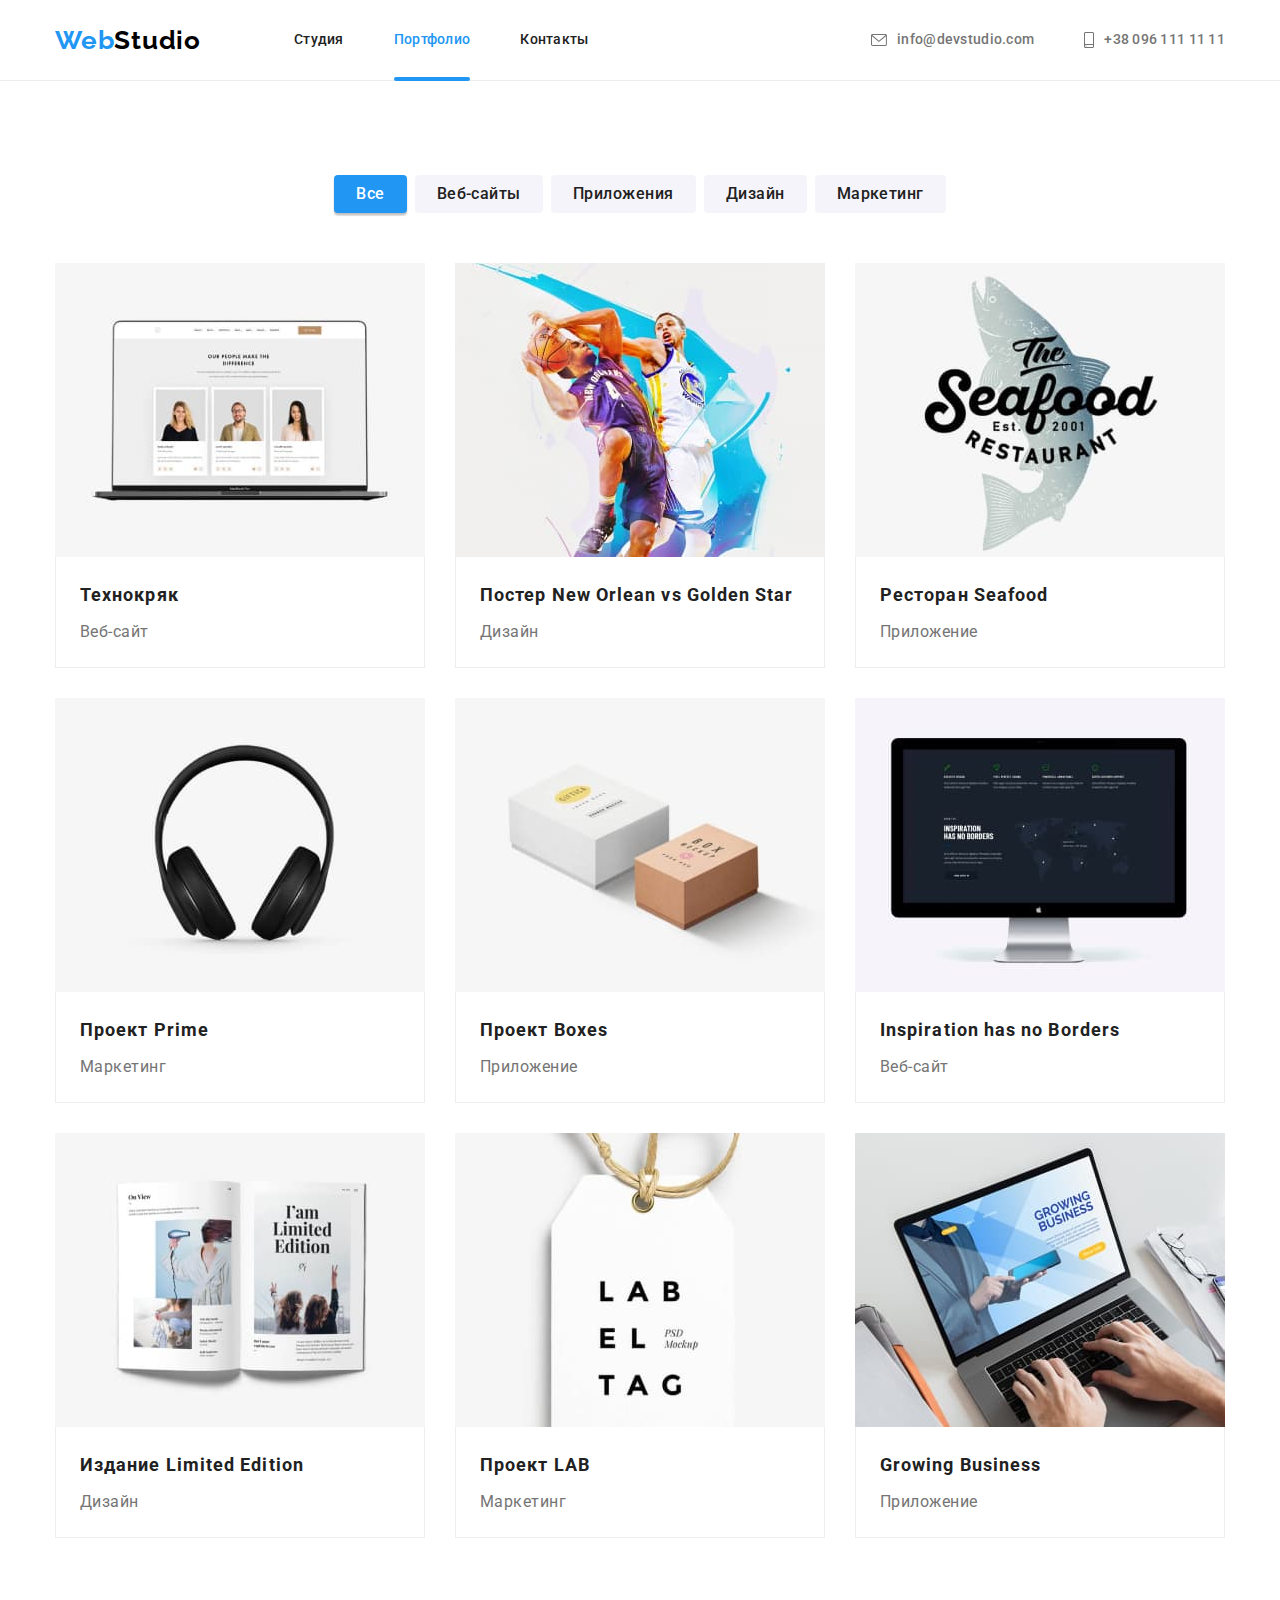
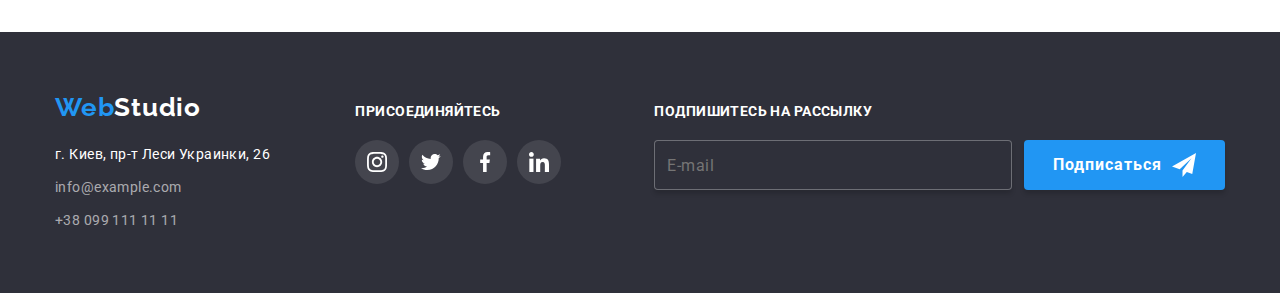
==== commit 9c74b899: "fix" ====
--- a/portfolio.html
+++ b/portfolio.html
@@ -300,8 +300,8 @@
       <div class="footer__wrapper container">
         <div class="footer__left">
           <div class="footer-logo">
-            <a href="./index.html" class="logo-link link" lang="en"
-              >Web<span class="footer-logo__text--color" lang="en"
+            <a href="./index.html" class="footer-logo__link link" lang="en"
+              >Web<span class="footer-logo__link--color" lang="en"
                 >Studio</span
               ></a
             >
